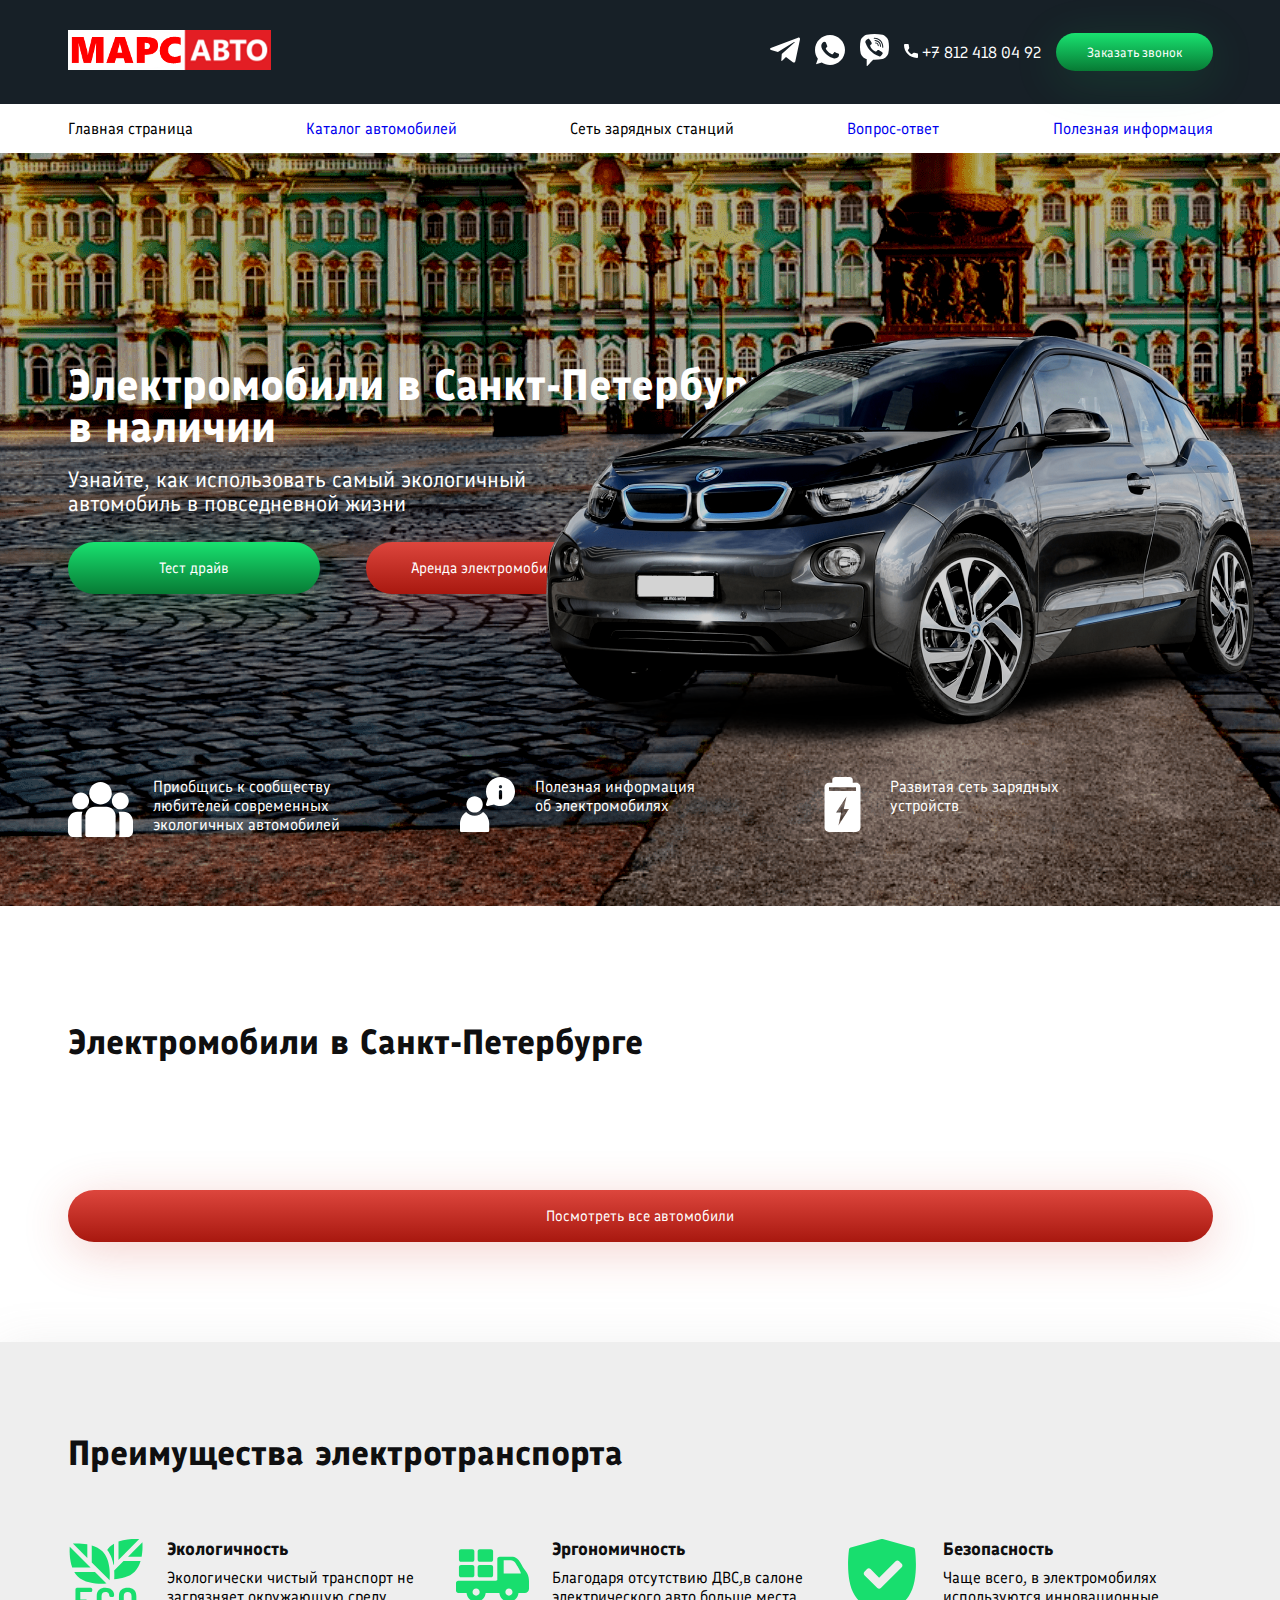
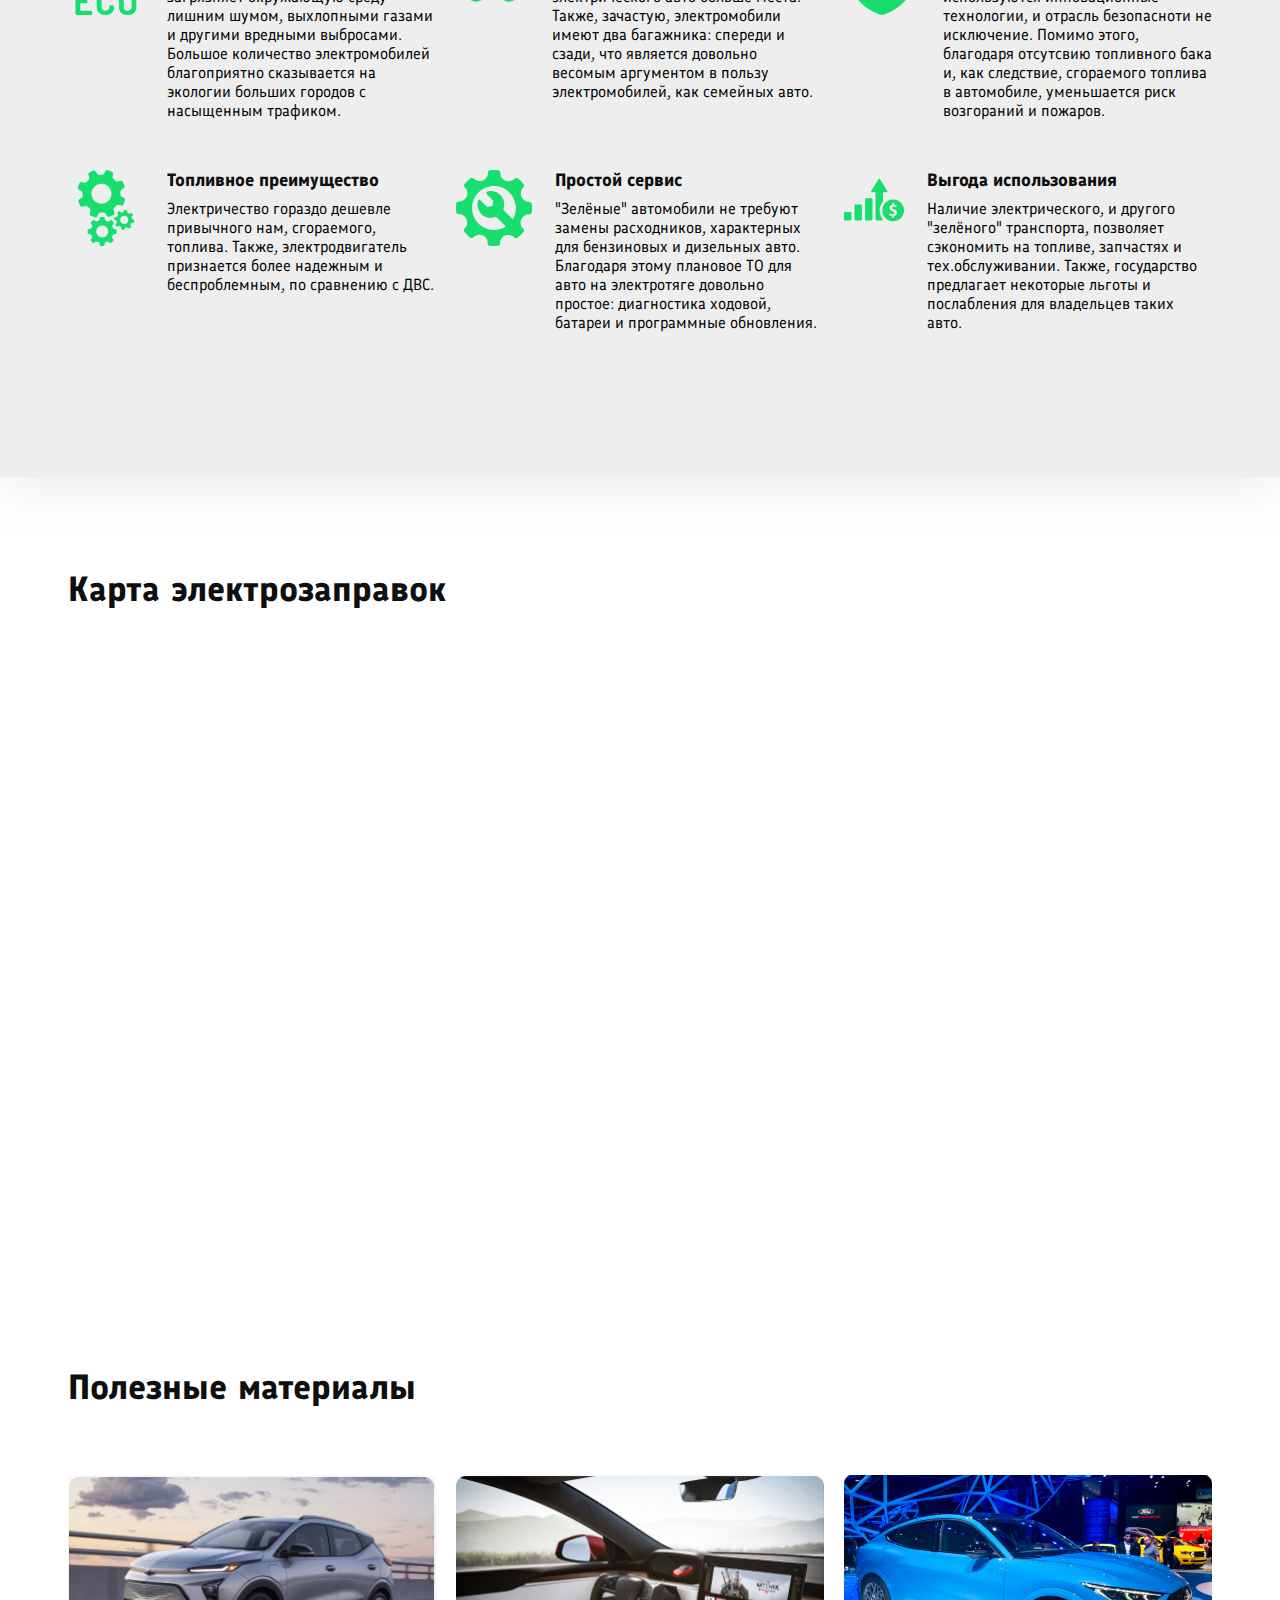
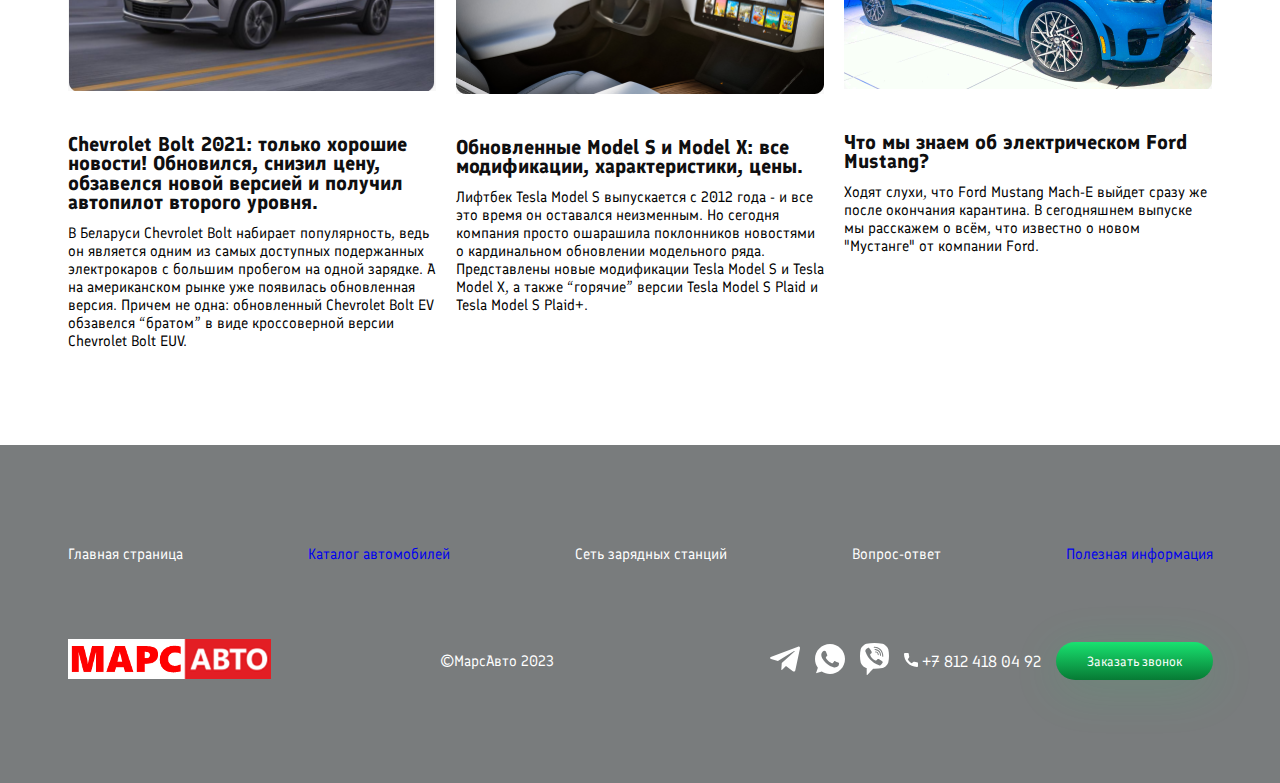
==== index.html @ ebaa71c5 "first commit" ====
<!DOCTYPE html>
<html lang="ru">
<head>
    <title>MarsAuto</title>
    <meta charset="UTF-8">
    <meta http-equiv="X-UA-Compatible" content="IE=edge">
    <meta name="viewport" content="width=device-width, initial-scale=1.0">
    <meta name="description" content="">
    <link rel="stylesheet" href="./src/css/style.css">
    <link rel="preconnect" href="https://fonts.googleapis.com">
    <link rel="preconnect" href="https://fonts.gstatic.com" crossorigin>
    <link href="https://fonts.googleapis.com/css2?family=Finlandica:wght@400;500;600;700&display=swap" rel="stylesheet">

</head>
    
<body>
    <header class="header">
        <div class="container">
            <nav class="header__nav">
                <p><img src="./src/images/header-logo.png" alt="Логотип Марс Авто" class="header__logo"></p>
                <div class="header__ul">
                    <ul class="header__list">
                        <li class="header__item">
                            <a href="#" class="header_link"><svg width="30" height="26" viewBox="0 0 30 26" fill="none" xmlns="http://www.w3.org/2000/svg">
                            <path d="M11.7713 16.9762L11.275 23.9563C11.985 23.9563 12.2925 23.6513 12.6613 23.285L15.99 20.1038L22.8875 25.155C24.1525 25.86 25.0438 25.4888 25.385 23.9913L29.9125 2.77624L29.9138 2.77499C30.315 0.904988 29.2375 0.173738 28.005 0.632488L1.39251 10.8212C-0.423741 11.5262 -0.396241 12.5387 1.08376 12.9975L7.88751 15.1137L23.6913 5.22499C24.435 4.73249 25.1113 5.00499 24.555 5.49749L11.7713 16.9762Z" fill="white"/>
                            </svg></a></li>
                        <li class="header__item"><a href="#" class="header_link"><svg width="30" height="30" viewBox="0 0 30 30" fill="none" xmlns="http://www.w3.org/2000/svg">
                            <path d="M15.0037 0H14.9963C6.72563 0 0 6.7275 0 15C0 18.2812 1.0575 21.3225 2.85562 23.7919L0.98625 29.3644L6.75187 27.5213C9.12375 29.0925 11.9531 30 15.0037 30C23.2744 30 30 23.2706 30 15C30 6.72938 23.2744 0 15.0037 0ZM23.7319 21.1819C23.37 22.2038 21.9338 23.0512 20.7881 23.2987C20.0044 23.4656 18.9806 23.5988 15.5344 22.17C11.1262 20.3438 8.2875 15.8644 8.06625 15.5737C7.85437 15.2831 6.285 13.2019 6.285 11.0494C6.285 8.89688 7.37813 7.84875 7.81875 7.39875C8.18062 7.02938 8.77875 6.86062 9.3525 6.86062C9.53813 6.86062 9.705 6.87 9.855 6.8775C10.2956 6.89625 10.5169 6.9225 10.8075 7.61813C11.1694 8.49 12.0506 10.6425 12.1556 10.8638C12.2625 11.085 12.3694 11.385 12.2194 11.6756C12.0788 11.9756 11.955 12.1087 11.7337 12.3637C11.5125 12.6187 11.3025 12.8138 11.0812 13.0875C10.8787 13.3256 10.65 13.5806 10.905 14.0213C11.16 14.4525 12.0413 15.8906 13.3387 17.0456C15.0131 18.5362 16.3706 19.0125 16.8562 19.215C17.2181 19.365 17.6494 19.3294 17.9137 19.0481C18.2494 18.6863 18.6637 18.0863 19.0856 17.4956C19.3856 17.0719 19.7644 17.0194 20.1619 17.1694C20.5669 17.31 22.71 18.3694 23.1506 18.5887C23.5912 18.81 23.8819 18.915 23.9887 19.1006C24.0938 19.2863 24.0938 20.1581 23.7319 21.1819Z" fill="white"/>
                            </svg></a></li>
                        <li class="header__item"><a href="#" class="header_link"><svg width="29" height="32" viewBox="0 0 29 32" fill="none" xmlns="http://www.w3.org/2000/svg">
                            <path d="M22.4844 0.757848C17.1865 -0.252616 11.8137 -0.252616 6.51468 0.757848C4.19699 1.2754 1.28116 4.07677 0.711107 6.33007C-0.237036 10.69 -0.237036 15.1097 0.711107 19.4696C1.28116 21.7229 4.19699 24.5243 6.51468 25.0418C6.51526 25.042 6.51585 25.0421 6.51643 25.0422C6.61967 25.0625 6.69494 25.1522 6.69494 25.2577V31.6446C6.69494 31.9638 7.08356 32.1211 7.3048 31.8899L10.3307 28.7763C10.3307 28.7763 12.7419 26.2947 13.1754 25.8485C13.2178 25.8048 13.2763 25.7812 13.337 25.7829C16.392 25.8677 19.4503 25.6203 22.4844 25.042C24.8021 24.5244 27.7191 21.723 28.288 19.4697C29.2373 15.1098 29.2373 10.6901 28.288 6.33019C27.719 4.07677 24.8033 1.2754 22.4844 0.757848ZM22.5652 19.7948C22.1017 20.7816 21.4272 21.6025 20.4542 22.1265C20.1798 22.2744 19.8517 22.3222 19.5418 22.4178C19.1855 22.3094 18.8459 22.2365 18.5306 22.1053C15.2629 20.746 12.2555 18.9924 9.87333 16.3043C8.51865 14.7757 7.45825 13.05 6.56208 11.2236C6.13706 10.3575 5.77887 9.45746 5.41378 8.5633C5.08076 7.74789 5.57122 6.90549 6.08754 6.29111C6.57203 5.71452 7.19547 5.27325 7.87064 4.94805C8.39762 4.6942 8.91746 4.84055 9.30233 5.28839C10.1344 6.2566 10.8986 7.27434 11.5175 8.39665C11.898 9.08696 11.7936 9.93077 11.1039 10.4006C10.9363 10.5148 10.7835 10.6488 10.6274 10.7778C10.4904 10.8908 10.3616 11.005 10.2677 11.158C10.0961 11.4379 10.0879 11.7683 10.1984 12.0727C11.0489 14.4161 12.4825 16.2384 14.835 17.2198C15.2116 17.3769 15.5896 17.5597 16.0233 17.509C16.7496 17.4239 16.9847 16.6252 17.4937 16.2079C17.9912 15.8 18.6269 15.7946 19.1628 16.1346C19.6988 16.4747 20.2184 16.8398 20.7348 17.2088C21.2418 17.571 21.7465 17.9253 22.2142 18.3382C22.6635 18.7351 22.8184 19.2559 22.5652 19.7948ZM18.3461 12.1584C18.1432 12.162 18.223 12.158 18.3001 12.1558C17.9732 12.1443 17.7954 11.9513 17.7602 11.6376C17.7346 11.4084 17.7143 11.1762 17.6598 10.9532C17.5523 10.514 17.3195 10.107 16.9512 9.83794C16.7772 9.71084 16.5801 9.61813 16.3736 9.55851C16.1113 9.48258 15.8389 9.50347 15.5772 9.43915C15.293 9.36944 15.1358 9.1386 15.1804 8.87125C15.221 8.62797 15.4571 8.43808 15.7222 8.45733C17.3793 8.57727 18.5637 9.43622 18.7327 11.3922C18.7447 11.5303 18.7587 11.676 18.7282 11.8081C18.6785 12.0227 18.5255 12.1344 18.3709 12.1547C18.3836 12.155 18.3811 12.156 18.3461 12.1584ZM17.3157 7.68475C16.8072 7.43513 16.2573 7.27998 15.6998 7.1875C15.4562 7.14713 15.2101 7.1226 14.9653 7.08845C14.6687 7.04714 14.5104 6.8576 14.5244 6.56455C14.5375 6.28993 14.7377 6.09242 15.0361 6.10932C16.0171 6.16518 16.9645 6.37772 17.8366 6.8407C19.6099 7.78228 20.6229 9.26851 20.9186 11.2531C20.9321 11.343 20.9535 11.432 20.9603 11.5223C20.9771 11.745 20.9875 11.9681 21.0046 12.2619C20.9976 12.3154 20.9939 12.4412 20.9627 12.5597C20.8493 12.99 20.1987 13.0438 20.0489 12.6096C20.0045 12.4808 19.9979 12.3342 19.9976 12.1955C19.9961 11.2878 19.7993 10.3811 19.3428 9.59137C18.8735 8.77995 18.1565 8.09762 17.3157 7.68475ZM22.7952 13.8181C22.4526 13.8222 22.2984 13.5348 22.2762 13.2267C22.2322 12.6169 22.2018 12.0044 22.1178 11.3996C21.6754 8.20735 19.1364 5.5663 15.9673 4.99957C15.4904 4.91425 15.0022 4.89183 14.5192 4.84102C14.2138 4.80886 13.8139 4.79032 13.7462 4.40972C13.6894 4.09062 13.9581 3.83654 14.2611 3.82022C14.3435 3.81576 14.4264 3.81952 14.5092 3.81987C18.6137 3.93524 14.7597 3.82879 14.5202 3.82046C18.7894 3.94521 22.2946 6.78766 23.0463 11.0206C23.1745 11.7425 23.2201 12.4805 23.2771 13.2132C23.301 13.5213 23.127 13.8141 22.7952 13.8181Z" fill="white"/>
                            </svg></a></li>
                        <li class="header__item"><a href="#" class="header_link"><svg width="14" height="14" viewBox="0 0 14 14" fill="none" xmlns="http://www.w3.org/2000/svg">
                            <path d="M12.8766 9.1894C12.0195 9.1894 11.1779 9.05534 10.3804 8.79178C9.98958 8.65849 9.50917 8.78077 9.27066 9.02573L7.6965 10.2141C5.87092 9.23956 4.7464 8.11541 3.78521 6.30354L4.93857 4.77039C5.23822 4.47114 5.3457 4.03401 5.21693 3.62385C4.95224 2.82213 4.81779 1.98093 4.81779 1.12343C4.81782 0.503964 4.31386 0 3.69443 0H1.12339C0.503964 0 0 0.503964 0 1.12339C0 8.22365 5.77638 14 12.8766 14C13.4961 14 14 13.496 14 12.8766V10.3127C14 9.69336 13.496 9.1894 12.8766 9.1894Z" fill="white"/>
                            </svg> +7 812 418 04 92</a></li>
                    </ul>
                    <button class="header__btn" type="button">Заказать звонок</button>
                </div>
            </nav>
        
        </div>
     
    </header>

    <div class="container">
        <ul class="header__under-list">
            <li class="header__under-item">Главная страница</li>
            <li class="header__under-item"><a href="pages/catalog/index.html">Каталог автомобилей</a></li>
            <li class="header__under-item">Сеть зарядных станций</li>
            <li class="header__under-item"><a href="pages/center/index.html">Вопрос-ответ</a></li>
            <li class="header__under-item"><a href="pages/useful-info/index.html">Полезная информация</a></li>
        </ul>
    </div>
    
    <main>
        <section class="home">
            <div class="container">
                <h1 class="home__title">Электромобили в Санкт-Петербурге <br> в наличии</h1>

                <p class="home__subtitle">Узнайте, как использовать самый экологичный <br> автомобиль в повседневной жизни</p>

                <div class="home__btns">
                    <button class="home__btn-green">Тест драйв</button>
                    <button class="home__btn-red">Аренда электромобиля</button>
                </div>

                <ul class="home__info">
                    <li class="home__list">
                        <span><svg width="65" height="65" viewBox="0 0 65 65" fill="none" xmlns="http://www.w3.org/2000/svg">
                            <path d="M55.617 34.6989H50.5901C51.1025 36.1017 51.3825 37.6157 51.3825 39.1936V58.1921C51.3825 58.85 51.268 59.4815 51.0596 60.0688H59.3701C62.4745 60.0688 65 57.5431 65 54.4389V44.0819C65.0001 38.9082 60.7909 34.6989 55.617 34.6989Z" fill="white"/>
                            <path d="M13.6177 39.1937C13.6177 37.6157 13.8976 36.1019 14.41 34.699H9.38312C4.20927 34.699 0 38.9083 0 44.0822V54.4391C0 57.5434 2.52548 60.069 5.62987 60.069H13.9405C13.7322 59.4815 13.6177 58.8501 13.6177 58.1923V39.1937Z" fill="white"/>
                            <path d="M38.2461 29.8105H26.754C21.5802 29.8105 17.3709 34.0198 17.3709 39.1937V58.1922C17.3709 59.2286 18.2111 60.0689 19.2475 60.0689H45.7526C46.789 60.0689 47.6292 59.2287 47.6292 58.1922V39.1937C47.6292 34.0198 43.42 29.8105 38.2461 29.8105Z" fill="white"/>
                            <path d="M32.5 4.93088C26.2778 4.93088 21.2157 9.99302 21.2157 16.2154C21.2157 20.4359 23.5451 24.122 26.9853 26.0573C28.617 26.9752 30.4982 27.4998 32.5 27.4998C34.5018 27.4998 36.383 26.9752 38.0148 26.0573C41.4551 24.122 43.7844 20.4358 43.7844 16.2154C43.7844 9.99314 38.7223 4.93088 32.5 4.93088Z" fill="white"/>
                            <path d="M12.6849 15.4488C8.03145 15.4488 4.2457 19.2346 4.2457 23.888C4.2457 28.5415 8.03145 32.3273 12.6849 32.3273C13.8653 32.3273 14.9894 32.0828 16.0105 31.6432C17.7759 30.8832 19.2315 29.5377 20.1323 27.8524C20.7645 26.6696 21.1241 25.3202 21.1241 23.888C21.1241 19.2347 17.3384 15.4488 12.6849 15.4488Z" fill="white"/>
                            <path d="M52.3152 15.4488C47.6617 15.4488 43.876 19.2346 43.876 23.888C43.876 25.3203 44.2356 26.6697 44.8679 27.8524C45.7686 29.5379 47.2242 30.8833 48.9897 31.6432C50.0107 32.0828 51.1348 32.3273 52.3152 32.3273C56.9687 32.3273 60.7544 28.5415 60.7544 23.888C60.7544 19.2346 56.9687 15.4488 52.3152 15.4488Z" fill="white"/>
                        </svg></span>
                        Приобщись к сообществу <br> любителей современных <br> экологичных  автомобилей
                    </li>

                    <li class="home__list">
                        <span><svg width="55" height="55" viewBox="0 0 55 55" fill="none" xmlns="http://www.w3.org/2000/svg">
                            <g clip-path="url(#clip0_24_34)">
                            <path d="M14.6094 19.3359C10.1672 19.3359 6.44531 22.9504 6.44531 27.3926C6.44531 31.8348 10.1672 35.4492 14.6094 35.4492C19.0516 35.4492 22.7734 31.8348 22.7734 27.3926C22.7734 22.9504 19.0516 19.3359 14.6094 19.3359Z" fill="white"/>
                            <path d="M40.498 0C32.5012 0 25.9961 6.50515 25.9961 14.502C25.9961 16.9961 26.6334 19.4304 27.8434 21.5893L26.0795 26.8828C25.8922 27.4413 26.026 28.055 26.4257 28.4877C26.8358 28.9313 27.4483 29.0958 27.9977 28.9551L33.9819 27.4603C35.993 28.4721 38.2321 29.0039 40.498 29.0039C48.4949 29.0039 55 22.4988 55 14.502C55 6.50515 48.4949 0 40.498 0ZM42.1094 20.9473C42.1094 21.8379 41.3887 22.5586 40.498 22.5586C39.6074 22.5586 38.8867 21.8379 38.8867 20.9473V14.502C38.8867 13.6113 39.6074 12.8906 40.498 12.8906C41.3887 12.8906 42.1094 13.6113 42.1094 14.502V20.9473ZM40.498 11.2793C39.6082 11.2793 38.8867 10.5579 38.8867 9.66797C38.8867 8.77809 39.6082 8.05664 40.498 8.05664C41.3879 8.05664 42.1094 8.77809 42.1094 9.66797C42.1094 10.5579 41.3879 11.2793 40.498 11.2793Z" fill="white"/>
                            <path d="M23.0646 34.9087C20.9985 37.2014 17.9308 38.6719 14.6094 38.6719C11.288 38.6719 8.22024 37.2014 6.1542 34.9087C2.44353 37.5379 0 41.8446 0 46.7285V53.3887C0 54.2793 0.720693 55 1.61133 55H27.6074C28.4981 55 29.2188 54.2793 29.2188 53.3887V46.7285C29.2188 41.8446 26.7752 37.5379 23.0646 34.9087Z" fill="white"/>
                            </g>
                            <defs>
                            <clipPath id="clip0_24_34">
                            <rect width="55" height="55" fill="white"/>
                            </clipPath>
                            </defs>
                        </svg></span>
                        Полезная информация <br> об электромобилях
                    </li>

                    <li class="home__list">
                        <span><svg width="55" height="55" viewBox="0 0 55 55" fill="none" xmlns="http://www.w3.org/2000/svg">
                        <path d="M41.028 5.8212H37.745V2.9728C37.745 1.3336 36.4114 0 34.7722 0H20.2277C18.5885 0 17.2549 1.3336 17.2549 2.9728V5.8212H13.972C11.5132 5.8212 9.51282 7.8216 9.51282 10.2804V50.5408C9.51282 52.9996 11.5132 55 13.972 55H41.028C43.4868 55 45.4872 52.9996 45.4872 50.5408V10.2804C45.4872 7.8216 43.4868 5.8212 41.028 5.8212ZM23.4434 48.4598L26.1035 35.8233C26.125 35.7202 26.099 35.6127 26.0318 35.5292C25.9674 35.4514 25.8646 35.4021 25.7605 35.4021H21.0587L31.5088 19.5596L28.8609 31.4722C28.8381 31.5755 28.8631 31.6822 28.9295 31.7641C28.9981 31.8503 29.0971 31.8977 29.2038 31.8977H33.9228L23.4434 48.4598ZM41.028 14.0881H13.972V10.2804H41.028V14.0881Z" fill="white"/>
                        </svg></span>
                        Развитая сеть зарядных <br> устройств
                    </li>
                </ul>
            </div>
        </section>

        <section class="car">
            <div class="container">
                <h2 class="car__title">Электромобили в Санкт-Петербурге</h2>
                <div class="car__content">
                </div>
                <a href = "pages/catalog/index.html" class="car__btn">Посмотреть все автомобили</a>
            </div>

        </section>

        <section class="advantage">
            <div class="container">
                <h2 class="advantage__title">Преимущества электротранспорта</h2>
                <div class="advantage__content">
                    <div class="advantage__content-card">
                        <p><svg width="76" height="76" viewBox="0 0 76 76" fill="none" xmlns="http://www.w3.org/2000/svg">
                            <path d="M23.757 23.4282L41.6449 41.3161C42.0507 36.9117 42.8793 20.794 34.3969 12.3116C31.5163 9.431 27.7068 7.58191 23.757 6.40601V23.4282Z" fill="#18DE6E"/>
                            <path d="M1.75635 7.72449C1.54703 10.8834 1.24609 20.2959 4.22064 28.5057H22.5376L1.75635 7.72449Z" fill="#18DE6E"/>
                            <path d="M19.3039 18.9756V5.35064C13.0875 4.21417 7.25955 4.42001 4.90485 4.57598L19.3039 18.9756Z" fill="#18DE6E"/>
                            <path d="M26.9901 32.9589H6.26978C7.16678 34.5122 8.22961 35.9543 9.49191 37.2166C15.8353 43.56 26.4474 44.6964 33.239 44.6964C35.5299 44.6964 37.3848 44.5666 38.4964 44.4645L26.9901 32.9589Z" fill="#18DE6E"/>
                            <path d="M73.6308 17.671C74.7673 11.4546 74.5608 5.62668 74.4054 3.27197L60.0058 17.671H73.6308Z" fill="#18DE6E"/>
                            <path d="M50.4757 20.9047L71.2569 0.123472C68.098 -0.0858482 58.6856 -0.386782 50.4757 2.58777V20.9047Z" fill="#18DE6E"/>
                            <path d="M55.5533 22.1241L46.1658 31.5117C46.418 34.986 46.3334 38.0545 46.2 40.1529C52.7939 39.7865 61.2751 38.1583 66.6693 32.7641C69.5499 29.8835 71.3996 26.074 72.5755 22.1241H55.5533Z" fill="#18DE6E"/>
                            <path d="M45.4712 25.9093L46.0226 25.3579V4.63696C44.4692 5.53339 43.0272 6.5968 41.7643 7.8591C40.7971 8.82626 39.9535 9.89374 39.2142 11.0302C41.1166 13.3983 42.6578 16.2371 43.8076 19.5039C44.504 21.4829 45.0601 23.6265 45.4712 25.9093Z" fill="#18DE6E"/>
                            <path d="M12.2925 60.5119H17.9326C18.8974 60.5119 19.454 61.4396 19.454 62.4416C19.454 63.2951 18.9716 64.2971 17.9326 64.2971H12.2925V71.7549H22.7933C23.7581 71.7549 24.3148 72.7568 24.3148 73.9072C24.3148 74.9092 23.8324 75.9854 22.7933 75.9854H9.58353C8.50793 75.9854 7.46887 75.4658 7.46887 74.4639V50.3822C7.46887 49.3802 8.50793 48.8607 9.58353 48.8607H22.7933C23.8324 48.8607 24.3148 49.9369 24.3148 50.9388C24.3148 52.0887 23.7581 53.0906 22.7933 53.0906H12.2925V60.5119Z" fill="#18DE6E"/>
                            <path d="M37.4503 52.8831C34.964 52.8831 33.5544 54.2555 33.5544 57.1501V67.5024C33.5544 70.3969 34.964 71.77 37.5245 71.77C40.9009 71.77 41.1978 69.3579 41.3091 67.7993C41.3833 66.6495 42.4224 66.2784 43.6841 66.2784C45.354 66.2784 46.1333 66.7608 46.1333 68.6528C46.1333 73.143 42.4595 75.9999 37.2648 75.9999C32.5896 75.9999 28.7302 73.6991 28.7302 67.5024V57.1501C28.7302 50.9534 32.6267 48.6526 37.3019 48.6526C42.4595 48.6526 46.1333 51.3987 46.1333 55.7028C46.1333 57.6325 45.354 58.0778 43.7212 58.0778C42.3482 58.0778 41.3462 57.6696 41.3091 56.5563C41.2349 55.4059 40.9751 52.8831 37.4503 52.8831Z" fill="#18DE6E"/>
                            <path d="M50.9564 67.5024V57.1501C50.9564 50.9534 54.7415 48.6526 59.6394 48.6526C64.5373 48.6526 68.3589 50.9534 68.3589 57.1501V67.5024C68.3589 73.6991 64.5373 75.9999 59.6394 75.9999C54.7415 75.9999 50.9564 73.6991 50.9564 67.5024ZM63.5353 57.1501C63.5353 54.2184 62.0509 52.8831 59.6394 52.8831C57.1902 52.8831 55.78 54.2184 55.78 57.1501V67.5024C55.78 70.4341 57.1902 71.77 59.6394 71.77C62.0509 71.77 63.5353 70.4341 63.5353 67.5024V57.1501Z" fill="#18DE6E"/>
                        </svg></p>
                        <div class="advantage__content-info">
                            <h5 class="advantage__content-title">Экологичность</h5>
                            <p class="advantage__content=sutitle">Экологически чистый транспорт не загрязняет окружающую среду лишним шумом, выхлопными газами и другими вредными выбросами. Большое количество электромобилей благоприятно сказывается         на экологии больших городов     с насыщенным трафиком.</p>
                        </div>
                    </div>
                    <div class="advantage__content-card">
                        <p><svg width="73" height="73" viewBox="0 0 73 73" fill="none" xmlns="http://www.w3.org/2000/svg">
                            <path d="M69.0356 31.2419C68.9235 31.0966 68.8154 30.9564 68.7123 30.8205C67.4255 29.1249 66.3852 27.2164 65.4675 25.5326C64.5676 23.8816 63.7177 22.3221 62.7897 21.2437C60.7192 18.8377 58.7712 17.6683 56.834 17.6683H47.2684C47.2593 17.6685 46.3455 17.6796 45.2457 17.6796H43.6859C42.571 17.6796 41.5987 18.4366 41.3215 19.5204L41.3086 19.571V40.6915L41.3109 40.7349C41.3121 40.7477 41.3358 41.0502 41.0972 41.3105C40.8341 41.5979 40.329 41.7498 39.6364 41.7498H2.37811C1.06679 41.7496 0 42.7533 0 43.9868V51.677C0 52.9106 1.06679 53.9142 2.37811 53.9142H10.561C10.9897 58.8128 15.1121 62.669 20.121 62.669C25.1299 62.669 29.2526 58.8128 29.6812 53.9142H43.3762C43.8049 58.8128 47.9274 62.669 52.9362 62.669C57.9451 62.669 62.0678 58.8128 62.4964 53.9142H68.7206C71.0801 53.9142 72.9998 51.9946 72.9998 49.6353V42.2929C73 36.3835 70.6143 33.2892 69.0356 31.2419ZM56.5154 53.0712C56.5154 55.0442 54.9098 56.6492 52.9362 56.6492C50.9633 56.6492 49.3582 55.0442 49.3582 53.0712C49.3582 51.0983 50.9633 49.493 52.9362 49.493C54.9098 49.493 56.5154 51.0981 56.5154 53.0712ZM64.7454 34.4422C64.6706 34.5657 64.4571 34.619 64.1328 34.5982L47.688 34.5974V21.1835H54.7976C56.7105 21.1835 58.0661 22.0162 59.4766 24.0576C60.4145 25.4154 62.8981 29.6903 63.0247 29.9085C63.1129 30.0788 63.2036 30.2518 63.2951 30.4266C64.0116 31.7961 65.0947 33.8652 64.7454 34.4422ZM20.121 49.493C22.0946 49.493 23.7002 51.0983 23.7002 53.0712C23.7002 55.0442 22.0946 56.6492 20.121 56.6492C18.1481 56.6492 16.543 55.0442 16.543 53.0712C16.543 51.0981 18.1481 49.493 20.121 49.493Z" fill="#18DE6E"/>
                            <path d="M5.01218 38.3475H16.2852C17.4279 38.3475 18.3574 37.418 18.3574 36.2753V27.9863C18.3574 26.8436 17.4279 25.9141 16.2852 25.9141H5.01218C3.86947 25.9141 2.93994 26.8436 2.93994 27.9863V36.2753C2.93994 37.418 3.86963 38.3475 5.01218 38.3475Z" fill="#18DE6E"/>
                            <path d="M23.7453 38.3475H35.0183C36.161 38.3475 37.0905 37.418 37.0905 36.2753V27.9863C37.0905 26.8436 36.161 25.9141 35.0183 25.9141H23.7453C22.6025 25.9141 21.673 26.8436 21.673 27.9863V36.2753C21.673 37.418 22.6027 38.3475 23.7453 38.3475Z" fill="#18DE6E"/>
                            <path d="M5.01218 22.7643H16.2852C17.4279 22.7643 18.3574 21.8347 18.3574 20.692V12.4031C18.3574 11.2603 17.4279 10.3308 16.2852 10.3308H5.01218C3.86947 10.3308 2.93994 11.2603 2.93994 12.4031V20.692C2.93994 21.8347 3.86963 22.7643 5.01218 22.7643Z" fill="#18DE6E"/>
                            <path d="M23.7453 22.7643H35.0183C36.161 22.7643 37.0905 21.8347 37.0905 20.692V12.4031C37.0905 11.2603 36.161 10.3308 35.0183 10.3308H23.7453C22.6025 10.3308 21.673 11.2603 21.673 12.4031V20.692C21.673 21.8347 22.6027 22.7643 23.7453 22.7643Z" fill="#18DE6E"/>
                            </svg></p>
                        <div class="advantage__content-info">
                            <h5 class="advantage__content-title">Эргономичность</h5>
                            <p class="advantage__content=sutitle">Благодаря отсутствию ДВС,в салоне электрического авто больше места. Также, зачастую, электромобили имеют два багажника: спереди          и сзади, что является довольно весомым аргументом в пользу электромобилей, как семейных авто.</p>
                        </div>
                    </div>
                    <div class="advantage__content-card">
                        <p><svg width="76" height="76" viewBox="0 0 76 76" fill="none" xmlns="http://www.w3.org/2000/svg">
                            <path d="M71.0059 10.6366C70.8694 9.65676 70.1644 8.85073 69.2113 8.5858L38.6656 0.091024C38.2301 -0.0301786 37.7702 -0.0301786 37.3344 0.091024L6.78867 8.5858C5.8356 8.85073 5.13058 9.65643 4.99414 10.6366C4.81697 11.9106 0.77523 42.0112 11.142 56.9854C21.4966 71.9417 36.7717 75.7744 37.4168 75.9304C37.6086 75.9768 37.804 75.9996 38 75.9996C38.196 75.9996 38.3914 75.9764 38.5832 75.9304C39.2286 75.7744 54.5037 71.9417 64.858 56.9854C75.2248 42.0116 71.183 11.9109 71.0059 10.6366ZM57.6981 28.2097L36.8628 49.045C36.378 49.5298 35.7422 49.7725 35.1067 49.7725C34.4712 49.7725 33.8354 49.5301 33.3506 49.045L20.4683 36.1627C20.0024 35.6971 19.7408 35.0653 19.7408 34.4066C19.7408 33.7479 20.0027 33.1161 20.4683 32.6505L23.0262 30.0926C23.9961 29.123 25.5688 29.1227 26.5384 30.0926L35.1067 38.6609L51.628 22.1393C52.0936 21.6734 52.7254 21.4118 53.3841 21.4118C54.0428 21.4118 54.6746 21.6734 55.1402 22.1393L57.6981 24.6971C58.668 25.6671 58.668 27.2397 57.6981 28.2097Z" fill="#18DE6E"/>
                            </svg></p>
                        <div class="advantage__content-info">
                            <h5 class="advantage__content-title">Безопасность</h5>
                            <p class="advantage__content=sutitle">Чаще всего, в электромобилях используются инновационные технологии, и отрасль безопасноти не исключение. Помимо этого, благодаря отсутсвию топливного бака и, как следствие, сгораемого топлива в автомобиле, уменьшается риск возгораний и пожаров.</p>
                        </div>
                    </div>
                    <div class="advantage__content-card">
                        <p><svg width="76" height="76" viewBox="0 0 76 76" fill="none" xmlns="http://www.w3.org/2000/svg">
                            <g clip-path="url(#clip0_39_0)">
                            <path d="M21.6392 38.4754C22.185 38.9121 22.4658 39.614 22.3254 40.3002L21.6704 43.7002C21.5144 44.5424 21.9823 45.3534 22.7621 45.6497L24.8832 46.4451L27.0043 47.2405C27.7841 47.5368 28.6731 47.2093 29.1098 46.4763L30.7941 43.5598C31.1529 42.9516 31.8235 42.5928 32.5253 42.624C33.5235 42.6708 34.5372 42.6396 35.5354 42.5305C36.2372 42.4525 36.9079 42.7488 37.3134 43.3259L39.2629 46.1956C39.7464 46.8974 40.6666 47.1469 41.4308 46.8038L43.4895 45.8525L45.5482 44.9011C46.328 44.5424 46.7335 43.6846 46.5152 42.858L45.6418 39.614C45.4546 38.9277 45.6886 38.2103 46.2032 37.7424C46.9519 37.0562 47.6537 36.3232 48.2775 35.5433C48.7142 34.9975 49.4161 34.7323 50.0867 34.8571L53.4867 35.5122C54.3289 35.6681 55.1399 35.2002 55.4362 34.4204L56.2316 32.2993L57.027 30.1782C57.3234 29.3984 56.9958 28.5094 56.2628 28.0727L53.3307 26.4195C52.7069 26.0764 52.3482 25.3902 52.3793 24.6728C52.4261 23.6746 52.3949 22.6764 52.2858 21.6627C52.2078 20.9609 52.5041 20.2902 53.0812 19.8847L55.9509 17.9352C56.6527 17.4517 56.9023 16.5315 56.5591 15.7673L55.6078 13.7086L54.6564 11.6499C54.2977 10.8701 53.4399 10.4646 52.6133 10.6829L49.3693 11.5563C48.683 11.7435 47.95 11.5095 47.4821 10.9793C46.7803 10.1839 46.0161 9.48203 45.2051 8.84258C44.6436 8.40589 44.3629 7.70406 44.5032 7.00223L45.1427 3.64904C45.2987 2.80684 44.8308 1.99584 44.051 1.69951L41.9299 0.904099L39.8088 0.108691C39.029 -0.187637 38.14 0.139884 37.7033 0.872907L35.9877 3.83619C35.629 4.44445 34.9739 4.78756 34.2721 4.75637C33.2584 4.70958 32.2446 4.74077 31.2308 4.86554C30.529 4.94352 29.8428 4.6472 29.4529 4.05454L27.5345 1.23162C27.0667 0.545386 26.1621 0.28025 25.3979 0.592175L23.3391 1.54355L21.3272 2.51051C20.5474 2.86923 20.1419 3.72702 20.3759 4.55362L21.2648 7.84443C21.452 8.51506 21.2337 9.24809 20.7034 9.71597C19.9548 10.4022 19.2529 11.1508 18.6291 11.9462C18.1924 12.4921 17.4906 12.7728 16.8043 12.6325L13.4355 11.993C12.5933 11.8371 11.7823 12.3049 11.486 13.0848L10.6906 15.2058L9.89519 17.3269C9.59886 18.1068 9.92638 18.9957 10.6594 19.4324L13.6227 21.148C14.2309 21.5067 14.5741 22.1618 14.5429 22.8636C14.4961 23.8774 14.5273 24.8911 14.652 25.9049C14.73 26.6067 14.4337 27.2929 13.841 27.6828L11.0337 29.57C10.3319 30.0535 10.0823 30.9736 10.4255 31.7379L11.3768 33.7966L12.3282 35.8553C12.6869 36.6351 13.5447 37.0406 14.3713 36.8222L17.6621 35.9333C18.3484 35.7461 19.0658 35.98 19.5337 36.4947C20.1887 37.2121 20.8905 37.8828 21.6392 38.4754ZM29.1721 14.66C34.1629 12.2894 40.1363 14.4104 42.5069 19.4012C44.8776 24.392 42.7565 30.3654 37.7657 32.736C32.7749 35.1067 26.8015 32.9856 24.4309 27.9948C22.0603 23.004 24.1813 17.0306 29.1721 14.66Z" fill="#18DE6E"/>
                            <path d="M65.7297 49.6268L64.4196 49.2057C64.1389 49.1122 63.9517 48.8782 63.9049 48.5975C63.8426 48.192 63.7334 47.7865 63.6086 47.3966C63.515 47.1314 63.5774 46.8195 63.7802 46.6168L64.7627 45.5874C64.9967 45.3379 65.0279 44.948 64.8251 44.6672L64.2636 43.9186L63.7022 43.17C63.4994 42.8893 63.1251 42.8113 62.8132 42.9672L61.5967 43.6067C61.3316 43.7471 61.0196 43.7159 60.7857 43.5443C60.4582 43.3104 60.0995 43.092 59.7251 42.9049C59.4756 42.7801 59.304 42.515 59.2884 42.2342L59.2573 40.815C59.2417 40.4718 58.9921 40.1755 58.649 40.1287L57.7288 39.9884L56.8086 39.848C56.4655 39.8012 56.138 40.004 56.0288 40.3315L55.6077 41.6416C55.5142 41.9223 55.2802 42.125 54.9839 42.1718C54.5628 42.2342 54.1417 42.3434 53.7362 42.4838C53.4555 42.5773 53.1591 42.515 52.9408 42.3122L51.927 41.3452C51.6775 41.1113 51.2876 41.0801 51.0068 41.2828L50.2582 41.8443L49.5096 42.4058C49.2289 42.6085 49.1509 42.9828 49.3069 43.2948L49.9463 44.5425C50.0711 44.792 50.0555 45.1039 49.8839 45.3379C49.65 45.681 49.4316 46.0397 49.2445 46.414C49.1197 46.6791 48.8546 46.8351 48.5738 46.8507L47.1702 46.8819C46.8271 46.8975 46.5307 47.147 46.4683 47.4746L46.328 48.3947L46.1876 49.3149C46.1408 49.658 46.3436 49.9855 46.6711 50.0947L48.0124 50.5158C48.2931 50.6094 48.4803 50.8433 48.527 51.1241C48.5894 51.5452 48.6986 51.9351 48.839 52.3406C48.9325 52.6057 48.8702 52.9176 48.6674 53.1204L47.7004 54.1341C47.4665 54.3837 47.4353 54.7736 47.6381 55.0543L48.1995 55.8029L48.761 56.5516C48.9637 56.8323 49.3381 56.9103 49.65 56.7543L50.8977 56.1149C51.1472 55.9901 51.4591 56.0057 51.6931 56.1773C52.0362 56.4112 52.3949 56.6295 52.7692 56.8167C53.0344 56.9415 53.1903 57.2066 53.2059 57.4873L53.2371 58.891C53.2527 59.2341 53.5022 59.5304 53.8454 59.5772L54.7655 59.7176L55.6857 59.858C56.0288 59.9048 56.3564 59.702 56.4655 59.3745L56.8866 58.0488C56.9802 57.7681 57.2141 57.5809 57.4949 57.5185C57.8848 57.4561 58.2747 57.347 58.649 57.2222C58.9297 57.1286 59.2261 57.191 59.4288 57.3938L60.4582 58.3763C60.7077 58.6103 61.0976 58.6415 61.3783 58.4387L62.127 57.8772L62.8756 57.3158C63.1563 57.113 63.2343 56.7387 63.0783 56.4268L62.4389 55.1947C62.2985 54.9296 62.3297 54.6332 62.5013 54.3837C62.7352 54.0562 62.9536 53.6975 63.1407 53.3231C63.2655 53.0736 63.5306 52.902 63.8114 52.8864L65.2306 52.8553C65.5737 52.8397 65.8701 52.5901 65.9168 52.247L66.0572 51.3268L66.1976 50.4066C66.2756 50.0635 66.0572 49.736 65.7297 49.6268ZM60.2866 50.391C59.9903 52.6369 57.9316 54.2277 55.6857 53.9314C53.4399 53.6351 51.849 51.5764 52.1454 49.3305C52.4417 47.0846 54.5004 45.4938 56.7463 45.7902C58.9921 46.0865 60.5829 48.1452 60.2866 50.391Z" fill="#18DE6E"/>
                            <path d="M47.8408 59.2497L45.8601 58.9066C45.439 58.8286 45.1115 58.5323 44.9867 58.1268C44.8151 57.5497 44.5812 56.9882 44.316 56.458C44.1289 56.0837 44.1601 55.647 44.4096 55.3038L45.6105 53.6351C45.9069 53.2296 45.8601 52.6681 45.5014 52.3094L44.55 51.358L43.5986 50.4066C43.2399 50.0479 42.6784 50.0011 42.2729 50.2819L40.6353 51.4516C40.2922 51.7011 39.8399 51.7167 39.45 51.5296C38.9197 51.2488 38.3739 51.0149 37.7968 50.8277C37.4069 50.6874 37.1106 50.3598 37.0326 49.9543L36.6895 47.9112C36.6115 47.4122 36.1748 47.0378 35.6757 47.0378H34.3189H32.962C32.4473 47.0378 32.0262 47.3966 31.9326 47.8956L31.5895 49.8608C31.5115 50.2819 31.2152 50.6094 30.7941 50.7342C30.1858 50.9213 29.6088 51.1553 29.0629 51.436C28.6886 51.6231 28.2363 51.6075 27.8932 51.358L26.24 50.1727C25.8345 49.8764 25.273 49.9231 24.9143 50.2819L23.9629 51.2332L23.0116 52.1846C22.6529 52.5433 22.6061 53.1048 22.8868 53.5103L24.0565 55.1791C24.2905 55.5222 24.3217 55.9745 24.1345 56.3332C23.8538 56.8635 23.6198 57.4249 23.4327 58.002C23.3079 58.4075 22.9648 58.6882 22.5593 58.7662L20.5474 59.0937C20.0639 59.1717 19.6896 59.6084 19.6584 60.0919V61.4488V62.8056C19.6584 63.3203 20.0171 63.7414 20.5162 63.835L22.5281 64.1781C22.9336 64.2561 23.2767 64.5524 23.4015 64.9423C23.5886 65.5194 23.807 66.0809 24.0877 66.6267C24.2749 67.001 24.2437 67.4533 24.0097 67.7808L22.8244 69.434C22.5281 69.8395 22.5749 70.401 22.9336 70.7597L23.885 71.7111L24.8363 72.6625C25.1951 73.0212 25.7565 73.068 26.162 72.7872L27.8308 71.6175C28.1739 71.3836 28.6262 71.3524 28.9849 71.5395C29.5152 71.8203 30.0767 72.0542 30.6537 72.2414C31.0592 72.3661 31.34 72.7093 31.418 73.1148L31.7455 75.1267C31.8235 75.6257 32.2601 76.0001 32.7592 76.0001H34.1161H35.473C35.9876 76.0001 36.4088 75.6413 36.5023 75.1423L36.8454 73.146C36.9234 72.7249 37.2198 72.3973 37.6253 72.2726C38.1711 72.101 38.7014 71.8827 39.2161 71.6175C39.5904 71.4304 40.0427 71.4616 40.3702 71.6955L42.039 72.8964C42.4445 73.1927 43.006 73.1459 43.3647 72.7872L44.316 71.8359L45.2674 70.8845C45.6261 70.5258 45.6729 69.9643 45.3922 69.5588L44.2381 67.9212C43.9885 67.5781 43.9729 67.1258 44.1757 66.7515C44.4564 66.2212 44.6904 65.6754 44.8775 65.0983C45.0179 64.7084 45.3454 64.4121 45.7509 64.3341L47.794 63.991C48.2931 63.913 48.6674 63.4763 48.6674 62.9772V61.6203V60.2635C48.7142 59.7644 48.3399 59.3277 47.8408 59.2497ZM34.2565 67.4533C30.9657 67.4845 28.2675 64.8332 28.2363 61.5423C28.2051 58.2515 30.8565 55.5534 34.1473 55.5222C37.4381 55.491 40.1362 58.1424 40.1674 61.4332C40.1986 64.724 37.5473 67.4221 34.2565 67.4533Z" fill="#18DE6E"/>
                            </g>
                            <defs>
                            <clipPath id="clip0_39_0">
                            <rect width="76" height="76" fill="white"/>
                            </clipPath>
                            </defs>
                            </svg>
                            </p>
                        <div class="advantage__content-info">
                            <h5 class="advantage__content-title">Топливное преимущество</h5>
                            <p class="advantage__content=sutitle">Электричество гораздо дешевле привычного нам, сгораемого, топлива. Также, электродвигатель признается более надежным и беспроблемным, по сравнению с ДВС.</p>
                        </div>
                    </div>
                    <div class="advantage__content-card">
                        <p><svg width="76" height="76" viewBox="0 0 76 76" fill="none" xmlns="http://www.w3.org/2000/svg">
                            <path d="M75.7608 33.781C75.6408 32.7128 74.3948 31.9092 73.3174 31.9092C69.8354 31.9092 66.7453 29.8655 65.4493 26.7024C64.1264 23.4633 64.98 19.6865 67.5742 17.3066C68.3913 16.5595 68.4908 15.3086 67.8059 14.4403C66.0232 12.177 63.9979 10.1324 61.7859 8.36048C60.9205 7.66632 59.6489 7.76295 58.8979 8.59416C56.633 11.1026 52.5644 12.0347 49.4203 10.723C46.1496 9.34682 44.0852 6.0315 44.288 2.47296C44.3548 1.35449 43.537 0.382602 42.4225 0.252776C39.5837 -0.0758965 36.72 -0.085428 33.8731 0.230427C32.7727 0.352036 31.9556 1.30091 31.9921 2.40525C32.1153 5.92896 30.0276 9.18577 26.7885 10.5126C23.6822 11.7816 19.6419 10.8564 17.3816 8.37001C16.6345 7.55096 15.3852 7.45038 14.5139 8.12975C12.2369 9.91674 10.1659 11.9627 8.36673 14.2076C7.66567 15.0802 7.76921 16.3449 8.59319 17.0946C11.2387 19.4903 12.0916 23.2996 10.7181 26.5765C9.40665 29.7005 6.16298 31.713 2.44996 31.713C1.24505 31.6742 0.387543 32.4837 0.25443 33.5795C-0.0795014 36.4334 -0.0831168 39.3428 0.238325 42.22C0.358291 43.2928 1.6411 44.0895 2.73032 44.0895C6.04006 44.0054 9.21569 46.053 10.5498 49.296C11.8773 52.5351 11.0227 56.3102 8.42425 58.6934C7.61144 59.4405 7.50758 60.6885 8.19385 61.5558C9.95849 63.805 11.9857 65.8509 14.2043 67.6379C15.0753 68.3393 16.342 68.2411 17.0969 67.4089C19.3707 64.8945 23.4387 63.964 26.5699 65.2784C29.8501 66.6509 31.9135 69.9659 31.712 73.5255C31.646 74.6439 32.4657 75.6188 33.5763 75.7456C35.029 75.9156 36.4893 75.9997 37.9542 75.9997C39.3445 75.9997 40.7351 75.9238 42.1257 75.769C43.2274 75.6474 44.0432 74.6975 44.006 73.5928C43.8788 70.0708 45.9712 66.8136 49.2063 65.4894C52.3333 64.2122 56.3556 65.1469 58.6172 67.6297C59.3682 68.4471 60.6099 68.5464 61.4849 67.8697C63.758 66.0873 65.825 64.0423 67.632 61.7915C68.3337 60.9205 68.2342 59.6541 67.4056 58.9031C64.7607 56.5091 63.9032 52.6981 65.2767 49.4245C66.5678 46.3426 69.6908 44.2732 73.0499 44.2732L73.5199 44.2857C74.6104 44.3741 75.6125 43.5344 75.7443 42.4218C76.0799 39.5653 76.0835 36.6592 75.7608 33.781ZM37.9999 59.9072C25.9004 59.9072 16.0925 50.0993 16.0925 38.0002C16.0925 25.9011 25.9008 16.0932 37.9999 16.0932C50.099 16.0932 59.9072 25.9011 59.9072 38.0002C59.9072 42.107 58.7749 45.9482 56.8085 49.2329L47.2159 39.6399C47.9103 38.0025 48.2771 36.2273 48.2768 34.3953C48.2768 30.8078 46.8796 27.4353 44.3426 24.899C41.8062 22.3626 38.4337 20.9657 34.8469 20.9657C33.6499 20.9657 32.4585 21.1248 31.3058 21.4387C30.801 21.5764 30.3881 21.9925 30.2537 22.4983C30.1163 23.0157 30.2711 23.5458 30.6754 23.9504C30.6754 23.9504 35.4112 28.7227 36.9958 30.3069C37.1618 30.4729 37.1614 30.869 37.1381 31.0116L37.1233 31.1158C36.9636 32.8578 36.6556 34.9488 36.4015 35.7524C36.3674 35.7863 36.3351 35.8148 36.3003 35.8497C36.2638 35.8862 36.2303 35.9213 36.1951 35.9575C35.381 36.2188 33.2578 36.5304 31.4882 36.6888L31.4885 36.6793L31.409 36.6993C31.3949 36.7009 31.3686 36.7029 31.3337 36.7029C31.1424 36.7029 30.8611 36.6493 30.6054 36.394C28.9561 34.7447 24.406 30.2271 24.406 30.2271C23.9978 29.8202 23.579 29.7347 23.3 29.7347C22.6495 29.7347 22.0671 30.2047 21.8837 30.8788C20.6312 35.5141 21.959 40.5001 25.3499 43.8913C27.8869 46.428 31.2598 47.8249 34.8472 47.8249C36.6793 47.8249 38.4544 47.4584 40.0915 46.7639L49.7884 56.4608C46.384 58.6392 42.3413 59.9072 37.9999 59.9072Z" fill="#18DE6E"/>
                            </svg></p>
                        <div class="advantage__content-info">
                            <h5 class="advantage__content-title">Простой сервис</h5>
                            <p class="advantage__content=sutitle">"Зелёные" автомобили не требуют замены расходников, характерных для бензиновых и дизельных авто. Благодаря этому плановое ТО для авто на электротяге довольно простое: диагностика ходовой, батареи и программные обновления.</p>
                        </div>
                    </div>
                    <div class="advantage__content-card">
                        <p><svg width="60" height="60" viewBox="0 0 60 60" fill="none" xmlns="http://www.w3.org/2000/svg">
                            <path d="M16.8308 34.3892H11.6301C11.0095 34.3892 10.513 34.8856 10.513 35.5062V37.6659V47.1736V49.3333C10.513 49.9539 11.0095 50.4504 11.6301 50.4504H16.8308C17.4514 50.4504 17.9478 49.9539 17.9478 49.3333V47.1736V37.6659V35.5062C17.9603 34.8856 17.4514 34.3892 16.8308 34.3892Z" fill="#18DE6E"/>
                            <path d="M27.3438 28.1707H22.1431C21.5225 28.1707 21.0261 28.6671 21.0261 29.2877V37.6659V40.9427V49.3208C21.0261 49.9414 21.5225 50.4379 22.1431 50.4379H27.3438C27.9644 50.4379 28.4609 49.9414 28.4609 49.3208V40.9427V37.6659V29.2877C28.4609 28.6671 27.9644 28.1707 27.3438 28.1707Z" fill="#18DE6E"/>
                            <path d="M38.9739 31.4848V22.2254H42.5734C43.2313 22.2254 43.6409 21.4931 43.2933 20.9346L35.9702 9.18032C35.6351 8.6466 34.8655 8.6466 34.5304 9.18032L27.2073 20.9346C26.8597 21.4931 27.2569 22.2254 27.9272 22.2254H31.5267V49.3334C31.5267 49.954 32.0232 50.4505 32.6438 50.4505H37.8444C38.465 50.4505 38.9615 49.954 38.9615 49.3334C36.8763 46.9379 35.5978 43.8224 35.5978 40.3967C35.6227 36.9957 36.8887 33.868 38.9739 31.4848Z" fill="#18DE6E"/>
                            <path d="M49.2015 29.623C43.2437 29.623 38.403 34.4513 38.403 40.4216C38.403 46.3794 43.2312 51.2201 49.2015 51.2201C55.1593 51.2201 60 46.3918 60 40.4216C60 34.4513 55.1717 29.623 49.2015 29.623ZM52.3045 44.6665C51.8328 45.2374 51.2246 45.6222 50.5047 45.8208C50.1944 45.9077 50.0579 46.0691 50.0703 46.3918C50.0827 46.7145 50.0703 47.0248 50.0703 47.3475C50.0703 47.633 49.9214 47.7819 49.6483 47.7943C49.3008 47.8067 48.9656 47.8067 48.6181 47.7943C48.3202 47.7943 48.1713 47.6206 48.1713 47.3227C48.1713 47.0868 48.1713 46.851 48.1588 46.6276C48.1588 46.1187 48.134 46.0939 47.6375 46.0194C47.0045 45.9201 46.3839 45.7712 45.8005 45.4981C45.3413 45.2747 45.3041 45.163 45.4282 44.6913C45.5275 44.3314 45.6268 43.9838 45.7385 43.6363C45.8626 43.2267 45.9743 43.177 46.3467 43.3756C46.9921 43.7108 47.6624 43.8969 48.3823 43.9838C48.8415 44.0459 49.2883 43.9962 49.7104 43.8101C50.5047 43.4625 50.6288 42.544 49.9586 41.9855C49.7352 41.7993 49.4745 41.6628 49.2015 41.5386C48.5064 41.2283 47.7741 41.0049 47.1286 40.6077C46.0612 39.9747 45.3909 39.0935 45.4654 37.7902C45.5523 36.3256 46.3839 35.4071 47.7244 34.923C48.283 34.7244 48.283 34.7244 48.283 34.1535C48.283 33.9549 48.283 33.7563 48.283 33.5701C48.2954 33.1357 48.3698 33.0612 48.8043 33.0488C48.9408 33.0488 49.0773 33.0488 49.2139 33.0488C50.1448 33.0488 50.1448 33.0488 50.1448 33.9797C50.1448 34.6375 50.1448 34.6375 50.8026 34.7368C51.2991 34.8113 51.7832 34.9602 52.2424 35.1712C52.5031 35.283 52.59 35.4567 52.5155 35.7298C52.4038 36.127 52.2921 36.5366 52.1679 36.9338C52.0438 37.3061 51.9321 37.3682 51.5722 37.1944C50.8523 36.8469 50.0951 36.6979 49.2883 36.7476C49.0773 36.76 48.8787 36.7848 48.6802 36.8717C47.9851 37.1696 47.8734 37.9391 48.4691 38.4108C48.767 38.6466 49.1022 38.8204 49.4621 38.9693C50.0703 39.2176 50.6909 39.4658 51.2743 39.7885C53.1113 40.7567 53.6077 43.0902 52.3045 44.6665Z" fill="#18DE6E"/>
                            <path d="M6.31775 41.8984H1.11709C0.496483 41.8984 0 42.3949 0 43.0155V43.2265V45.1752V47.1736V47.9183V49.3333C0 49.9539 0.496483 50.4504 1.11709 50.4504H6.31775C6.93835 50.4504 7.43484 49.9539 7.43484 49.3333V47.9183V47.1736V45.1752V43.4996V43.0155C7.44725 42.3949 6.93835 41.8984 6.31775 41.8984Z" fill="#18DE6E"/>
                            </svg>
                            </p>
                        <div class="advantage__content-info">
                            <h5 class="advantage__content-title">Выгода использования</h5>
                            <p class="advantage__content=sutitle">Наличие электрического, и другого "зелёного" транспорта, позволяет сэкономить на топливе, запчастях и тех.обслуживании. Также, государство предлагает некоторые льготы и послабления для владельцев таких авто.</p>
                        </div>
                    </div>
                </div>

            </div>
        </section>

        <section class="map">
            <div class="container">
                <h2 class="map__title">Карта электрозаправок</h2>
                
                <iframe src="https://yandex.ru/map-widget/v1/?um=constructor%3Aa888d699c0fd145fbcfa89d8cff964b6bde8b3ffe35f1dc8c37ed724bf1dfcaa&amp;source=constructor" width="100%" height="500" frameborder="0"></iframe>
            </div>
        </section>

        <section class="useful">
            <div class="container">
                <h2 class="useful__title">Полезные материалы</h2>

                <div class="useful__content">

                    <div class="useful__content-card">
                        <img class="useful__content-img" src="./src/images/useful/chevrolet.png" alt="Chevrolet Bolt 2021">
                        <h3 class="useful__content-title">Chevrolet Bolt 2021: только хорошие новости! Обновился, снизил цену, обзавелся новой версией   и получил автопилот второго уровня.</h3>
                        <p class="useful__content-subtitle">
                            В Беларуси Chevrolet Bolt набирает популярность, ведь он является одним из самых доступных подержанных электрокаров с большим пробегом на одной зарядке. А на американском рынке уже появилась обновленная версия. Причем не одна: обновленный Chevrolet Bolt EV обзавелся “братом” в виде кроссоверной версии Chevrolet Bolt EUV.
                        </p>
                    </div>
                
                
                    <div class="useful__content-card">
                        <img class="useful__content-img" src="./src/images/useful/model.png" alt="Chevrolet Bolt 2021">
                        <h3 class="useful__content-title">Обновленные Model S и Model X: все модификации, характеристики, цены.</h3>
                        <p class="useful__content-subtitle">
                            Лифтбек Tesla Model S выпускается с 2012 года -     и все это время он оставался неизменным.               Но сегодня компания просто ошарашила поклонников новостями о кардинальном обновлении модельного ряда. Представлены новые модификации Tesla Model S и Tesla Model X,  а также “горячие” версии Tesla Model S Plaid и Tesla Model S Plaid+.
                        </p>
                    </div>
                
                
                    <div class="useful__content-card">
                        <img class="useful__content-img" src="./src/images/useful/mustang.png" alt="Chevrolet Bolt 2021">
                        <h3 class="useful__content-title">Что мы знаем об электрическом Ford Mustang?</h3>
                        <p class="useful__content-subtitle">
                            Ходят слухи, что Ford Mustang Mach-E выйдет сразу же после окончания карантина. В сегодняшнем выпуске мы расскажем о всём, что известно о новом "Мустанге" от компании Ford.
                        </p>
                    </div>
                </div>
            </div>

        </section>
    </main>
    
    <footer class="footer">
        <div class="container">
            <ul class="footer__list">
                <li class="footer__item">Главная страница</li>
                <li class="footer__item"><a href="pages/catalog/index.html">Каталог автомобилей</a></li>
                <li class="footer__item">Сеть зарядных станций</li>
                <li class="footer__item">Вопрос-ответ</li>
                <li class="footer__item"><a href="pages/useful-info/index.html">Полезная информация</a></li>
            </ul>

            <nav class="footer__nav">
                <div class="footer__left">
                    <p><img src="./src/images/header-logo.png" alt="Логотип Марс Авто" class="header__logo"></p>
                    <p class="footer__mars">©МарсАвто 2023</p>
                </div>
                <div class="header__ul">
                    <ul class="header__list">
                        <li class="header__item">
                            <a href="#" class="header_link"><svg width="30" height="26" viewBox="0 0 30 26" fill="none" xmlns="http://www.w3.org/2000/svg">
                            <path d="M11.7713 16.9762L11.275 23.9563C11.985 23.9563 12.2925 23.6513 12.6613 23.285L15.99 20.1038L22.8875 25.155C24.1525 25.86 25.0438 25.4888 25.385 23.9913L29.9125 2.77624L29.9138 2.77499C30.315 0.904988 29.2375 0.173738 28.005 0.632488L1.39251 10.8212C-0.423741 11.5262 -0.396241 12.5387 1.08376 12.9975L7.88751 15.1137L23.6913 5.22499C24.435 4.73249 25.1113 5.00499 24.555 5.49749L11.7713 16.9762Z" fill="white"/>
                            </svg></a></li>
                        <li class="header__item"><a href="#" class="header_link"><svg width="30" height="30" viewBox="0 0 30 30" fill="none" xmlns="http://www.w3.org/2000/svg">
                            <path d="M15.0037 0H14.9963C6.72563 0 0 6.7275 0 15C0 18.2812 1.0575 21.3225 2.85562 23.7919L0.98625 29.3644L6.75187 27.5213C9.12375 29.0925 11.9531 30 15.0037 30C23.2744 30 30 23.2706 30 15C30 6.72938 23.2744 0 15.0037 0ZM23.7319 21.1819C23.37 22.2038 21.9338 23.0512 20.7881 23.2987C20.0044 23.4656 18.9806 23.5988 15.5344 22.17C11.1262 20.3438 8.2875 15.8644 8.06625 15.5737C7.85437 15.2831 6.285 13.2019 6.285 11.0494C6.285 8.89688 7.37813 7.84875 7.81875 7.39875C8.18062 7.02938 8.77875 6.86062 9.3525 6.86062C9.53813 6.86062 9.705 6.87 9.855 6.8775C10.2956 6.89625 10.5169 6.9225 10.8075 7.61813C11.1694 8.49 12.0506 10.6425 12.1556 10.8638C12.2625 11.085 12.3694 11.385 12.2194 11.6756C12.0788 11.9756 11.955 12.1087 11.7337 12.3637C11.5125 12.6187 11.3025 12.8138 11.0812 13.0875C10.8787 13.3256 10.65 13.5806 10.905 14.0213C11.16 14.4525 12.0413 15.8906 13.3387 17.0456C15.0131 18.5362 16.3706 19.0125 16.8562 19.215C17.2181 19.365 17.6494 19.3294 17.9137 19.0481C18.2494 18.6863 18.6637 18.0863 19.0856 17.4956C19.3856 17.0719 19.7644 17.0194 20.1619 17.1694C20.5669 17.31 22.71 18.3694 23.1506 18.5887C23.5912 18.81 23.8819 18.915 23.9887 19.1006C24.0938 19.2863 24.0938 20.1581 23.7319 21.1819Z" fill="white"/>
                            </svg></a></li>
                        <li class="header__item"><a href="#" class="header_link"><svg width="29" height="32" viewBox="0 0 29 32" fill="none" xmlns="http://www.w3.org/2000/svg">
                            <path d="M22.4844 0.757848C17.1865 -0.252616 11.8137 -0.252616 6.51468 0.757848C4.19699 1.2754 1.28116 4.07677 0.711107 6.33007C-0.237036 10.69 -0.237036 15.1097 0.711107 19.4696C1.28116 21.7229 4.19699 24.5243 6.51468 25.0418C6.51526 25.042 6.51585 25.0421 6.51643 25.0422C6.61967 25.0625 6.69494 25.1522 6.69494 25.2577V31.6446C6.69494 31.9638 7.08356 32.1211 7.3048 31.8899L10.3307 28.7763C10.3307 28.7763 12.7419 26.2947 13.1754 25.8485C13.2178 25.8048 13.2763 25.7812 13.337 25.7829C16.392 25.8677 19.4503 25.6203 22.4844 25.042C24.8021 24.5244 27.7191 21.723 28.288 19.4697C29.2373 15.1098 29.2373 10.6901 28.288 6.33019C27.719 4.07677 24.8033 1.2754 22.4844 0.757848ZM22.5652 19.7948C22.1017 20.7816 21.4272 21.6025 20.4542 22.1265C20.1798 22.2744 19.8517 22.3222 19.5418 22.4178C19.1855 22.3094 18.8459 22.2365 18.5306 22.1053C15.2629 20.746 12.2555 18.9924 9.87333 16.3043C8.51865 14.7757 7.45825 13.05 6.56208 11.2236C6.13706 10.3575 5.77887 9.45746 5.41378 8.5633C5.08076 7.74789 5.57122 6.90549 6.08754 6.29111C6.57203 5.71452 7.19547 5.27325 7.87064 4.94805C8.39762 4.6942 8.91746 4.84055 9.30233 5.28839C10.1344 6.2566 10.8986 7.27434 11.5175 8.39665C11.898 9.08696 11.7936 9.93077 11.1039 10.4006C10.9363 10.5148 10.7835 10.6488 10.6274 10.7778C10.4904 10.8908 10.3616 11.005 10.2677 11.158C10.0961 11.4379 10.0879 11.7683 10.1984 12.0727C11.0489 14.4161 12.4825 16.2384 14.835 17.2198C15.2116 17.3769 15.5896 17.5597 16.0233 17.509C16.7496 17.4239 16.9847 16.6252 17.4937 16.2079C17.9912 15.8 18.6269 15.7946 19.1628 16.1346C19.6988 16.4747 20.2184 16.8398 20.7348 17.2088C21.2418 17.571 21.7465 17.9253 22.2142 18.3382C22.6635 18.7351 22.8184 19.2559 22.5652 19.7948ZM18.3461 12.1584C18.1432 12.162 18.223 12.158 18.3001 12.1558C17.9732 12.1443 17.7954 11.9513 17.7602 11.6376C17.7346 11.4084 17.7143 11.1762 17.6598 10.9532C17.5523 10.514 17.3195 10.107 16.9512 9.83794C16.7772 9.71084 16.5801 9.61813 16.3736 9.55851C16.1113 9.48258 15.8389 9.50347 15.5772 9.43915C15.293 9.36944 15.1358 9.1386 15.1804 8.87125C15.221 8.62797 15.4571 8.43808 15.7222 8.45733C17.3793 8.57727 18.5637 9.43622 18.7327 11.3922C18.7447 11.5303 18.7587 11.676 18.7282 11.8081C18.6785 12.0227 18.5255 12.1344 18.3709 12.1547C18.3836 12.155 18.3811 12.156 18.3461 12.1584ZM17.3157 7.68475C16.8072 7.43513 16.2573 7.27998 15.6998 7.1875C15.4562 7.14713 15.2101 7.1226 14.9653 7.08845C14.6687 7.04714 14.5104 6.8576 14.5244 6.56455C14.5375 6.28993 14.7377 6.09242 15.0361 6.10932C16.0171 6.16518 16.9645 6.37772 17.8366 6.8407C19.6099 7.78228 20.6229 9.26851 20.9186 11.2531C20.9321 11.343 20.9535 11.432 20.9603 11.5223C20.9771 11.745 20.9875 11.9681 21.0046 12.2619C20.9976 12.3154 20.9939 12.4412 20.9627 12.5597C20.8493 12.99 20.1987 13.0438 20.0489 12.6096C20.0045 12.4808 19.9979 12.3342 19.9976 12.1955C19.9961 11.2878 19.7993 10.3811 19.3428 9.59137C18.8735 8.77995 18.1565 8.09762 17.3157 7.68475ZM22.7952 13.8181C22.4526 13.8222 22.2984 13.5348 22.2762 13.2267C22.2322 12.6169 22.2018 12.0044 22.1178 11.3996C21.6754 8.20735 19.1364 5.5663 15.9673 4.99957C15.4904 4.91425 15.0022 4.89183 14.5192 4.84102C14.2138 4.80886 13.8139 4.79032 13.7462 4.40972C13.6894 4.09062 13.9581 3.83654 14.2611 3.82022C14.3435 3.81576 14.4264 3.81952 14.5092 3.81987C18.6137 3.93524 14.7597 3.82879 14.5202 3.82046C18.7894 3.94521 22.2946 6.78766 23.0463 11.0206C23.1745 11.7425 23.2201 12.4805 23.2771 13.2132C23.301 13.5213 23.127 13.8141 22.7952 13.8181Z" fill="white"/>
                            </svg></a></li>
                        <li class="header__item"><a href="#" class="header_link"><svg width="14" height="14" viewBox="0 0 14 14" fill="none" xmlns="http://www.w3.org/2000/svg">
                            <path d="M12.8766 9.1894C12.0195 9.1894 11.1779 9.05534 10.3804 8.79178C9.98958 8.65849 9.50917 8.78077 9.27066 9.02573L7.6965 10.2141C5.87092 9.23956 4.7464 8.11541 3.78521 6.30354L4.93857 4.77039C5.23822 4.47114 5.3457 4.03401 5.21693 3.62385C4.95224 2.82213 4.81779 1.98093 4.81779 1.12343C4.81782 0.503964 4.31386 0 3.69443 0H1.12339C0.503964 0 0 0.503964 0 1.12339C0 8.22365 5.77638 14 12.8766 14C13.4961 14 14 13.496 14 12.8766V10.3127C14 9.69336 13.496 9.1894 12.8766 9.1894Z" fill="white"/>
                            </svg> +7 812 418 04 92</a></li>
                    </ul>
                    <button class="header__btn" type="button">Заказать звонок</button>
                </div>
            </nav>
        </div>
    </footer>

<script src="./src/js/cars.js"></script>
</body>
</html>
---- src/css/style.css ----
.header {
  background: #172027;
  padding: 30px 0;
}
.header__logo {
  cursor: pointer;
}
.header__nav {
  display: flex;
  justify-content: space-between;
  align-items: center;
}
.header__list {
  display: flex;
  column-gap: 15px;
  align-items: center;
}
.header__item a {
  color: white;
}
.header__btn {
  background: linear-gradient(360deg, #077A34 0%, #19E270 100%);
  box-shadow: 0px 9px 48px rgba(24, 220, 109, 0.15);
  border-radius: 43px;
  border: none;
  padding: 11px 31px;
  color: white;
  cursor: pointer;
}
.header__ul {
  display: flex;
  column-gap: 15px;
  align-items: center;
}
.header__under-list {
  display: flex;
  justify-content: space-between;
  padding: 15px 0;
}

.home {
  padding: 211px 0 80px;
  background: url(../images/home.png) no-repeat;
  position: relative;
}
.home::before {
  content: url(../images/bmw.png);
  position: absolute;
  top: 10%;
  right: 0;
}
.home__title {
  font-size: 44px;
  line-height: 96.5%;
  color: #ffffff;
}
.home__subtitle {
  font-size: 22px;
  line-height: 24px;
  color: #ffffff;
  margin: 20px 0 26px;
}
.home__btns {
  display: flex;
  column-gap: 46px;
  margin-bottom: 183px;
}
.home__btn-green {
  background: linear-gradient(360deg, #077A34 0%, #19E270 100%);
  box-shadow: 0px 9px 48px rgba(24, 220, 109, 0.15);
  border-radius: 43px;
  border: none;
  padding: 17px 91px;
  font-size: 15px;
  line-height: 18px;
  text-align: center;
  color: #FFFFFF;
}
.home__btn-red {
  background: linear-gradient(360deg, #A8180F 0%, #DD463D 100%);
  border-radius: 43px;
  box-shadow: 0px 9px 48px rgba(211, 61, 52, 0.24);
  border: none;
  padding: 17px 45px;
  font-size: 15px;
  line-height: 18px;
  text-align: center;
  color: #FFFFFF;
}
.home__info {
  display: flex;
  column-gap: 120px;
}
.home__list {
  display: flex;
  justify-content: space-between;
  column-gap: 20px;
  color: #ffffff;
}

.car {
  padding: 100px 0;
}
.car__title {
  font-size: 35px;
  line-height: 96.5%;
  color: #0F0F10;
  margin-bottom: 70px;
}
.car__content {
  display: flex;
  column-gap: 20px;
  flex-wrap: wrap;
}
.car__content-card {
  width: calc(33.33333% - 13.33333px);
}
.car__content-img {
  width: 100%;
}
.car__content-about {
  padding: 35px;
}
.car__content-title {
  font-size: 25px;
  line-height: 96.5%;
  color: #0F0F10;
  margin-bottom: 26px;
  text-align: center;
}
.car__content-list {
  display: flex;
  flex-direction: column;
  row-gap: 20px;
}
.car__content-item {
  display: flex;
  align-items: center;
}
.car__content-left {
  display: flex;
  column-gap: 14px;
  width: 60%;
  align-items: center;
}
.car__content-right {
  width: 40%;
  align-items: center;
}
.car__content-btn {
  background: linear-gradient(360deg, #077A34 0%, #19E270 100%);
  border-radius: 43px;
  box-shadow: 0px 9px 48px rgba(24, 220, 109, 0.15);
  border: none;
  font-size: 15px;
  line-height: 18px;
  text-align: center;
  color: #FFFFFF;
  padding: 17px 90px;
  margin-top: 30px;
}
.car__btn {
  background: linear-gradient(360deg, #A8180F 0%, #DD463D 100%);
  border-radius: 43px;
  box-shadow: 0px 9px 48px rgba(211, 61, 52, 0.24);
  font-size: 15px;
  line-height: 18px;
  color: #FFFFFF;
  text-align: center;
  padding: 17px 26px;
  border: none;
  margin: 60px auto 0;
  display: flex;
  justify-content: center;
  align-items: center;
}

.btn-admin {
  display: flex;
  justify-content: flex-start;
  flex-wrap: wrap;
  padding: 10px;
  gap: 10px;
}

.advantage {
  padding: 95px 0;
  background: #EEEEEE;
  box-shadow: 0px 9px 49px rgba(142, 136, 136, 0.16);
}
.advantage__title {
  font-size: 35px;
  line-height: 96.5%;
  color: #0F0F10;
  margin-bottom: 68px;
}
.advantage__content {
  display: flex;
  flex-wrap: wrap;
  column-gap: 20px;
}
.advantage__content-card {
  display: flex;
  column-gap: 23px;
  width: calc(33.33333% - 13.33333px);
  margin-bottom: 50px;
}
.advantage__content-title {
  font-size: 18px;
  line-height: 111%;
  color: #0F0F10;
  margin-bottom: 9px;
}
.advantage__content-subtitle {
  font-size: 15px;
  line-height: 18px;
  color: #0F0F10;
}

.map {
  padding: 96px 0;
}
.map__title {
  font-size: 35px;
  line-height: 96.5%;
  color: #0F0F10;
  margin-bottom: 70px;
}

.useful {
  padding: 95px 0;
}
.useful__title {
  font-size: 35px;
  line-height: 96.5%;
  color: #0F0F10;
  margin-bottom: 70px;
}
.useful__content {
  display: flex;
  flex-wrap: wrap;
  column-gap: 20px;
}
.useful__content-img {
  width: 100%;
}
.useful__content-card {
  width: calc(33.33333% - 13.33333px);
}
.useful__content-title {
  font-size: 20px;
  line-height: 96.5%;
  color: #0F0F10;
  margin: 40px 0 12px;
}
.useful__content-subtitle {
  font-size: 15px;
  line-height: 18px;
}

.footer {
  padding: 100px 0;
  background: #797C7D;
}
.footer__list {
  display: flex;
  justify-content: space-between;
  align-items: center;
}
.footer__item {
  font-size: 15px;
  line-height: 18px;
  text-align: center;
  color: #FFFFFF;
}
.footer__nav {
  display: flex;
  justify-content: space-between;
  margin-top: 76px;
}
.footer__left {
  display: flex;
  column-gap: 169px;
  align-items: center;
}
.footer__mars {
  font-size: 15px;
  line-height: 18px;
  text-align: center;
  color: #FFFFFF;
}

.catalog {
  padding: 200px 0;
}
.catalog__title {
  font-size: 35px;
  line-height: 96.5%;
  color: #0F0F10;
}
.catalog__top {
  display: flex;
  justify-content: space-between;
  align-items: center;
  margin-bottom: 70px;
}
.catalog__row {
  display: flex;
  gap: 20px;
  flex-wrap: wrap;
}
.catalog-card {
  width: calc(33.33333% - 13.33333px);
}
.catalog__form {
  width: 400px;
  display: flex;
  flex-direction: column;
  row-gap: 40px;
  align-items: center;
}
.catalog__form-block {
  width: 100%;
  display: flex;
  justify-content: space-between;
  align-items: center;
}
.catalog__form-block input {
  width: 200px;
  height: 40px;
}

.overlay {
  width: 100%;
  height: 100vh;
  position: fixed;
  background: rgba(0, 0, 0, 0.3137254902);
  justify-content: center;
  align-items: center;
  top: 0;
  left: 0;
  display: none;
}

.popup {
  padding: 50px;
  background: white;
  border-radius: 30px;
}

.useful-info {
  padding: 100px 0;
}
.useful-info__title {
  font-size: 35px;
  line-height: 96.5%;
  color: #0F0F10;
  margin-bottom: 70px;
}
.useful-info-list {
  display: flex;
  justify-content: center;
  align-items: center;
  column-gap: 33px;
}
.useful-info-item {
  display: flex;
  justify-content: center;
  align-items: center;
  width: 73px;
  height: 73px;
  border-radius: 50%;
  border: 1px solid black;
  column-gap: 37px;
}
.useful-info-item.active {
  background: #0F0F10;
  color: #FFFFFF;
}
.useful-info-top {
  display: flex;
  justify-content: space-between;
}
.useful-info-top-btn {
  height: 50px;
}
.useful-info__content-card {
  display: flex;
  flex-wrap: wrap;
  column-gap: 80px;
  margin-bottom: 100px;
  align-items: center;
}
.useful-info__content-right {
  width: calc(50% - 40px);
}
.useful-info__content-img {
  width: calc(50% - 40px);
}
.useful-info__content-title {
  font-size: 25px;
  line-height: 96.5%;
  color: #0F0F10;
}
.useful-info__content-info {
  font-size: 15px;
  line-height: 18px;
  color: #0F0F10;
  margin: 16px 0;
}
.useful-info__content-btn {
  background: linear-gradient(360deg, #077A34 0%, #19E270 100%);
  box-shadow: 0px 9px 48px rgba(24, 220, 109, 0.15);
  border-radius: 43px;
  border: none;
  font-size: 15px;
  line-height: 18px;
  text-align: center;
  color: #FFFFFF;
  width: 263px;
  height: 52px;
}

.arrow-next, .arrow-prev {
  cursor: pointer;
}

.arrow-last, .arrow-first {
  cursor: pointer;
}

.center {
  padding: 97px 0 101px;
}
.center__title {
  font-size: 35px;
  line-height: 96.5%;
  color: #0F0F10;
  margin-bottom: 72px;
}
.center__button {
  margin-bottom: 113px;
  padding: 17px 77px;
}
.center__row {
  display: flex;
  row-gap: 15px;
  flex-direction: column;
}
.center__card {
  background: #FFFFFF;
  box-shadow: 0px 5px 48px rgba(49, 47, 47, 0.1);
  border-radius: 10px;
  padding: 28px 35px 22px;
}
.center__card_active .center__card-title {
  color: #18DC6D;
}
.center__card_active .center__card-info {
  display: block;
}
.center__card_active .center__card-arrow-open {
  display: none;
}
.center__card_active .center__card-arrow-close {
  display: block;
}
.center__card-arrow-close-over, .center__card-arrow-open-over {
  position: absolute;
  width: 100%;
  height: 100%;
  z-index: 20;
}
.center__card-arrow-open {
  display: block;
  position: relative;
}
.center__card-arrow-close {
  display: none;
  position: relative;
}
.center__card-top {
  display: flex;
  justify-content: space-between;
}
.center__card-title {
  font-size: 20px;
  line-height: 96.5%;
  color: #0F0F10;
}
.center__card-info {
  font-size: 15px;
  line-height: 18px;
  color: #0F0F10;
  margin-top: 15px;
  display: none;
}

* {
  padding: 0;
  margin: 0;
  box-sizing: border-box;
  text-decoration: none;
  list-style-type: none;
  scroll-behavior: smooth;
  font-family: "Finlandica", sans-serif;
}

.container {
  max-width: 1185px;
  width: 100%;
  margin: 0 auto;
  padding: 0 20px;
}

/*# sourceMappingURL=style.css.map */
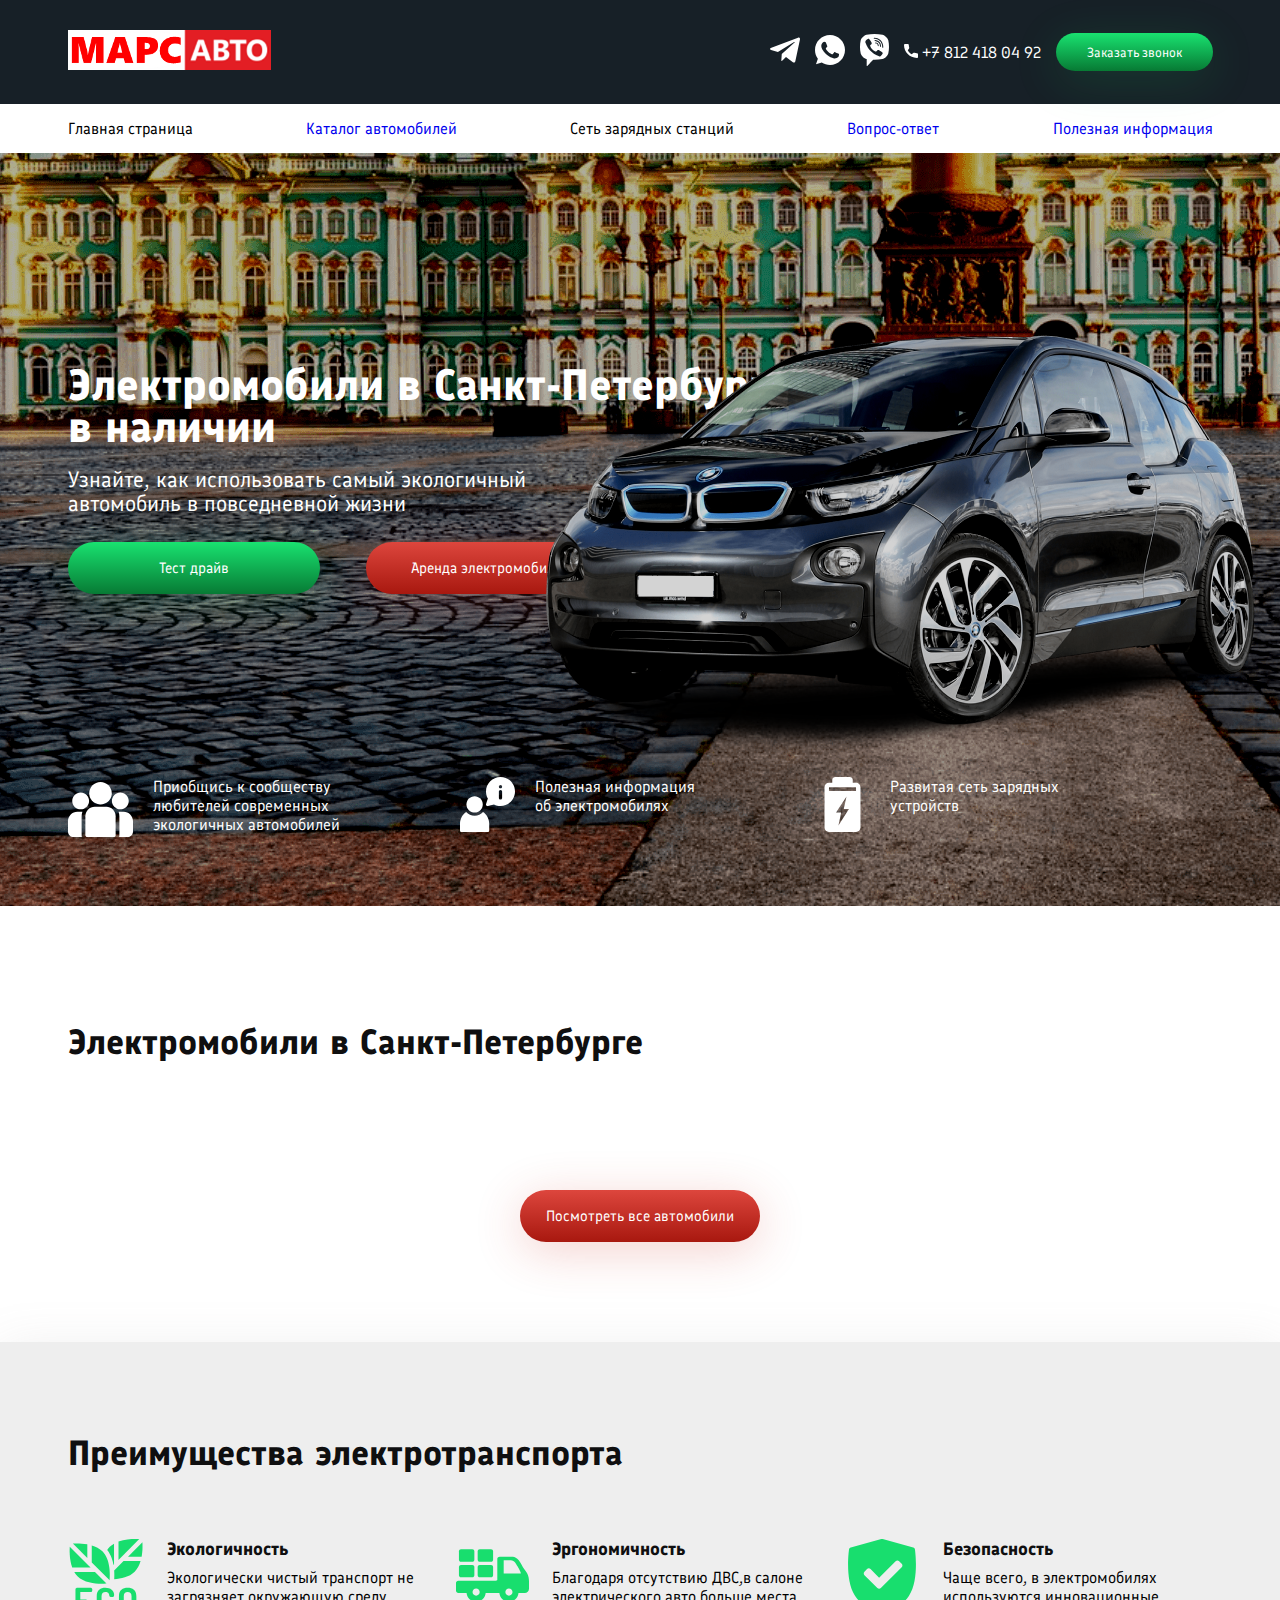
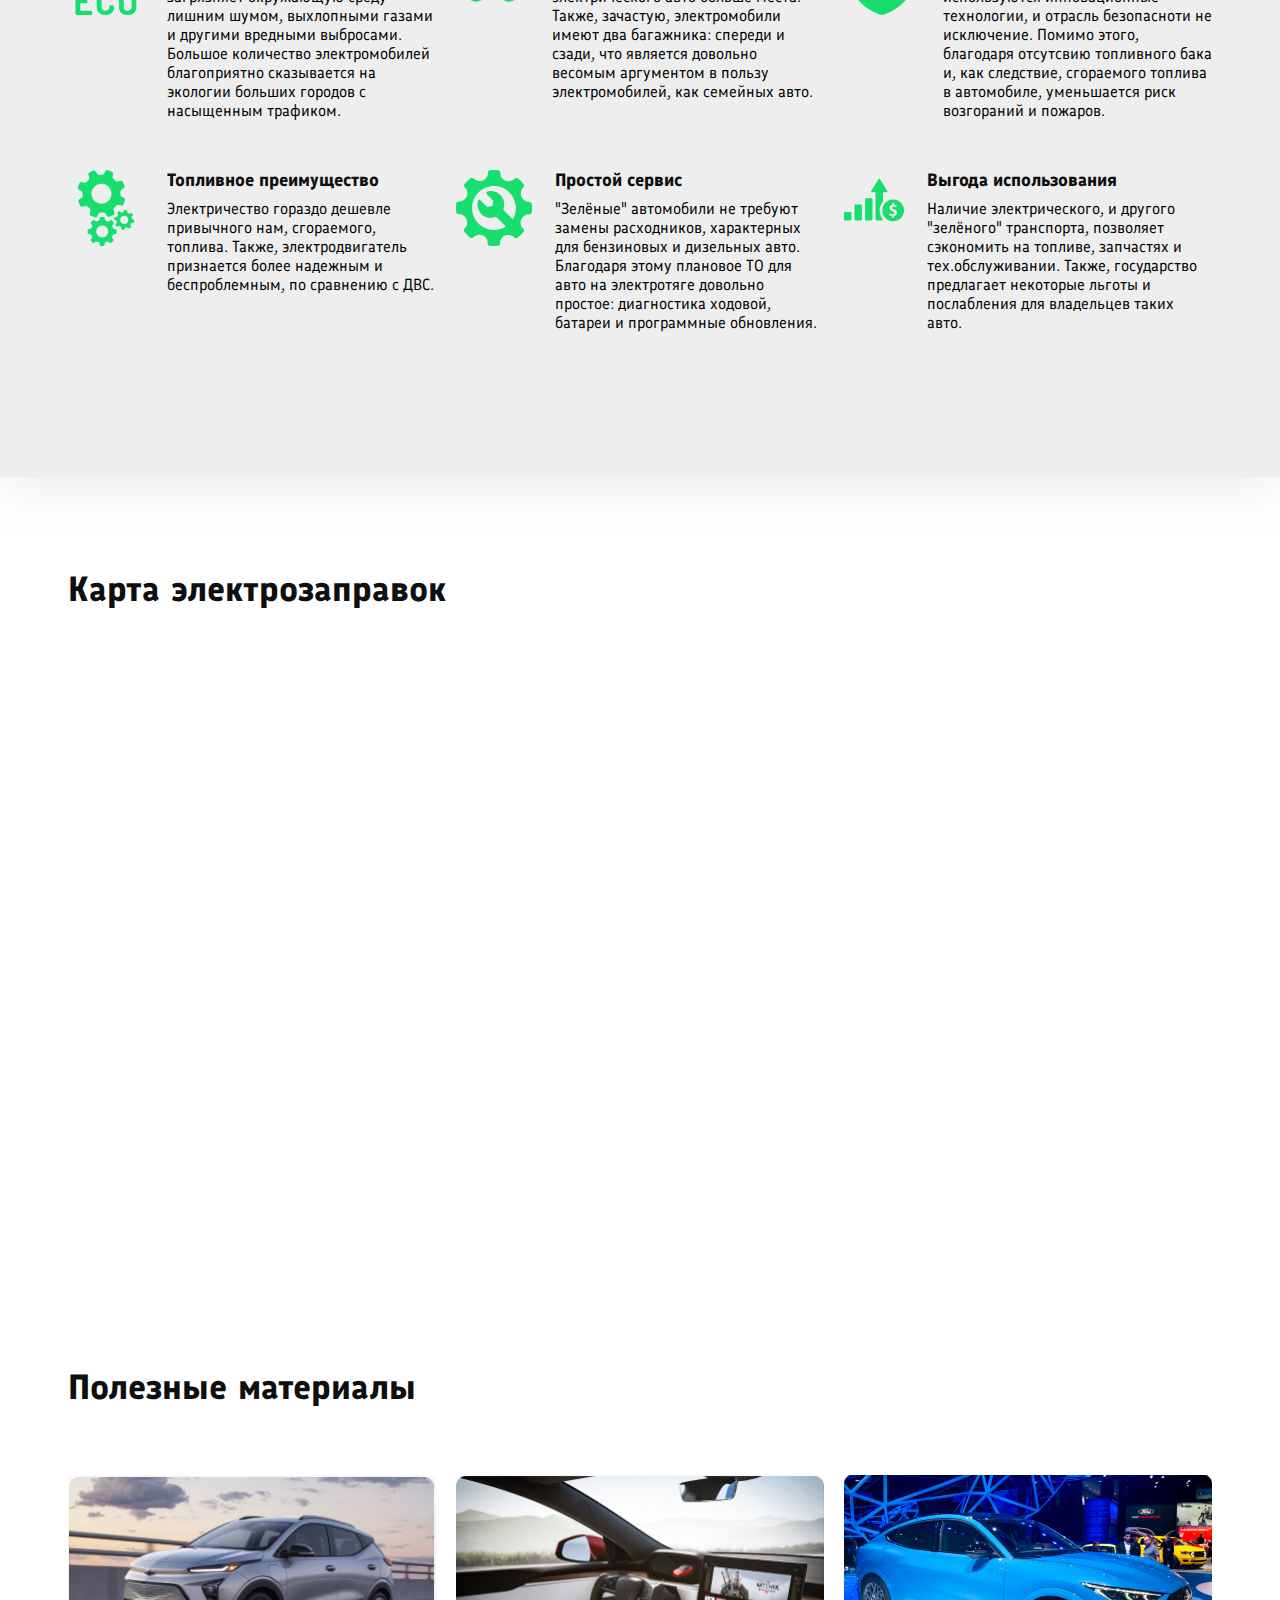
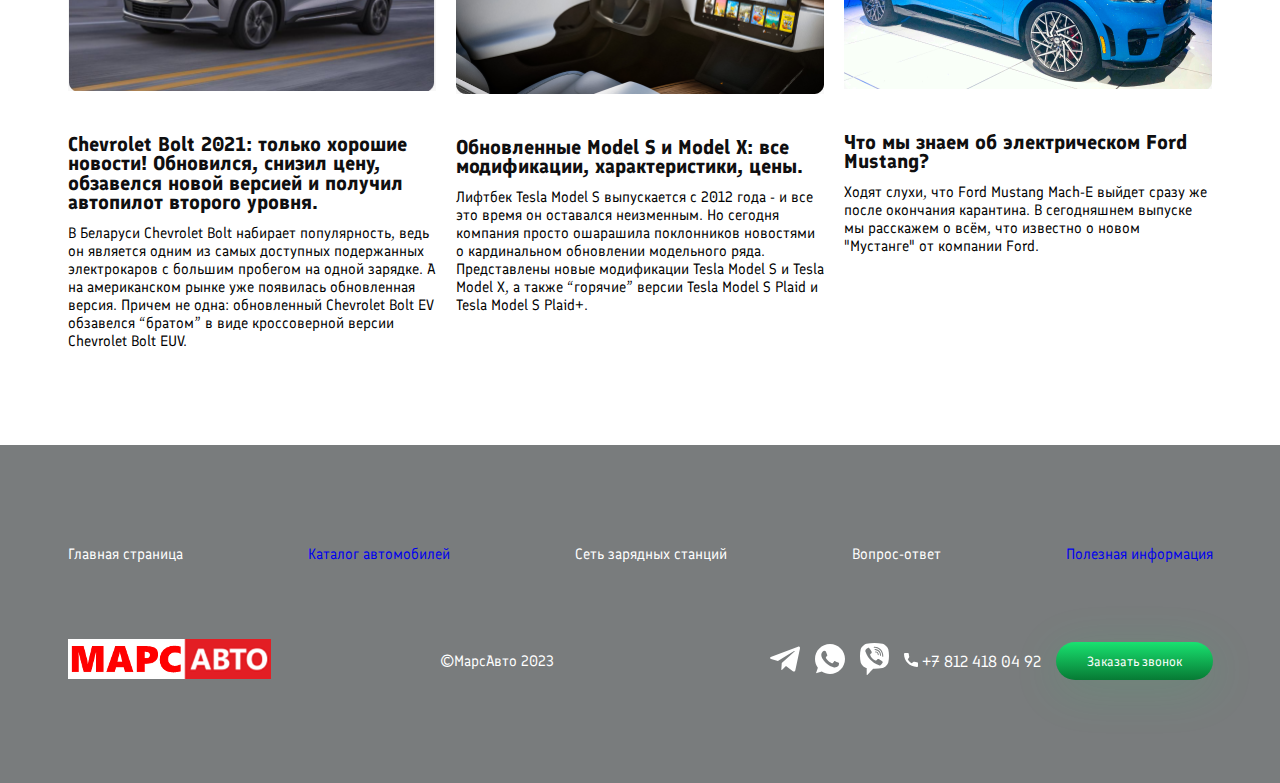
==== commit 55174a24: "button" ====
--- a/index.html
+++ b/index.html
@@ -108,7 +108,8 @@
                 <h2 class="car__title">Электромобили в Санкт-Петербурге</h2>
                 <div class="car__content">
                 </div>
-                <a href = "pages/catalog/index.html" class="car__btn">Посмотреть все автомобили</a>
+                <button onclick="location.href='pages/catalog/index.html'" class="car__btn">Посмотреть все автомобили</button>
+                <!-- <a href = "pages/catalog/index.html" class="car__btn">Посмотреть все автомобили</a> -->
             </div>
 
         </section>
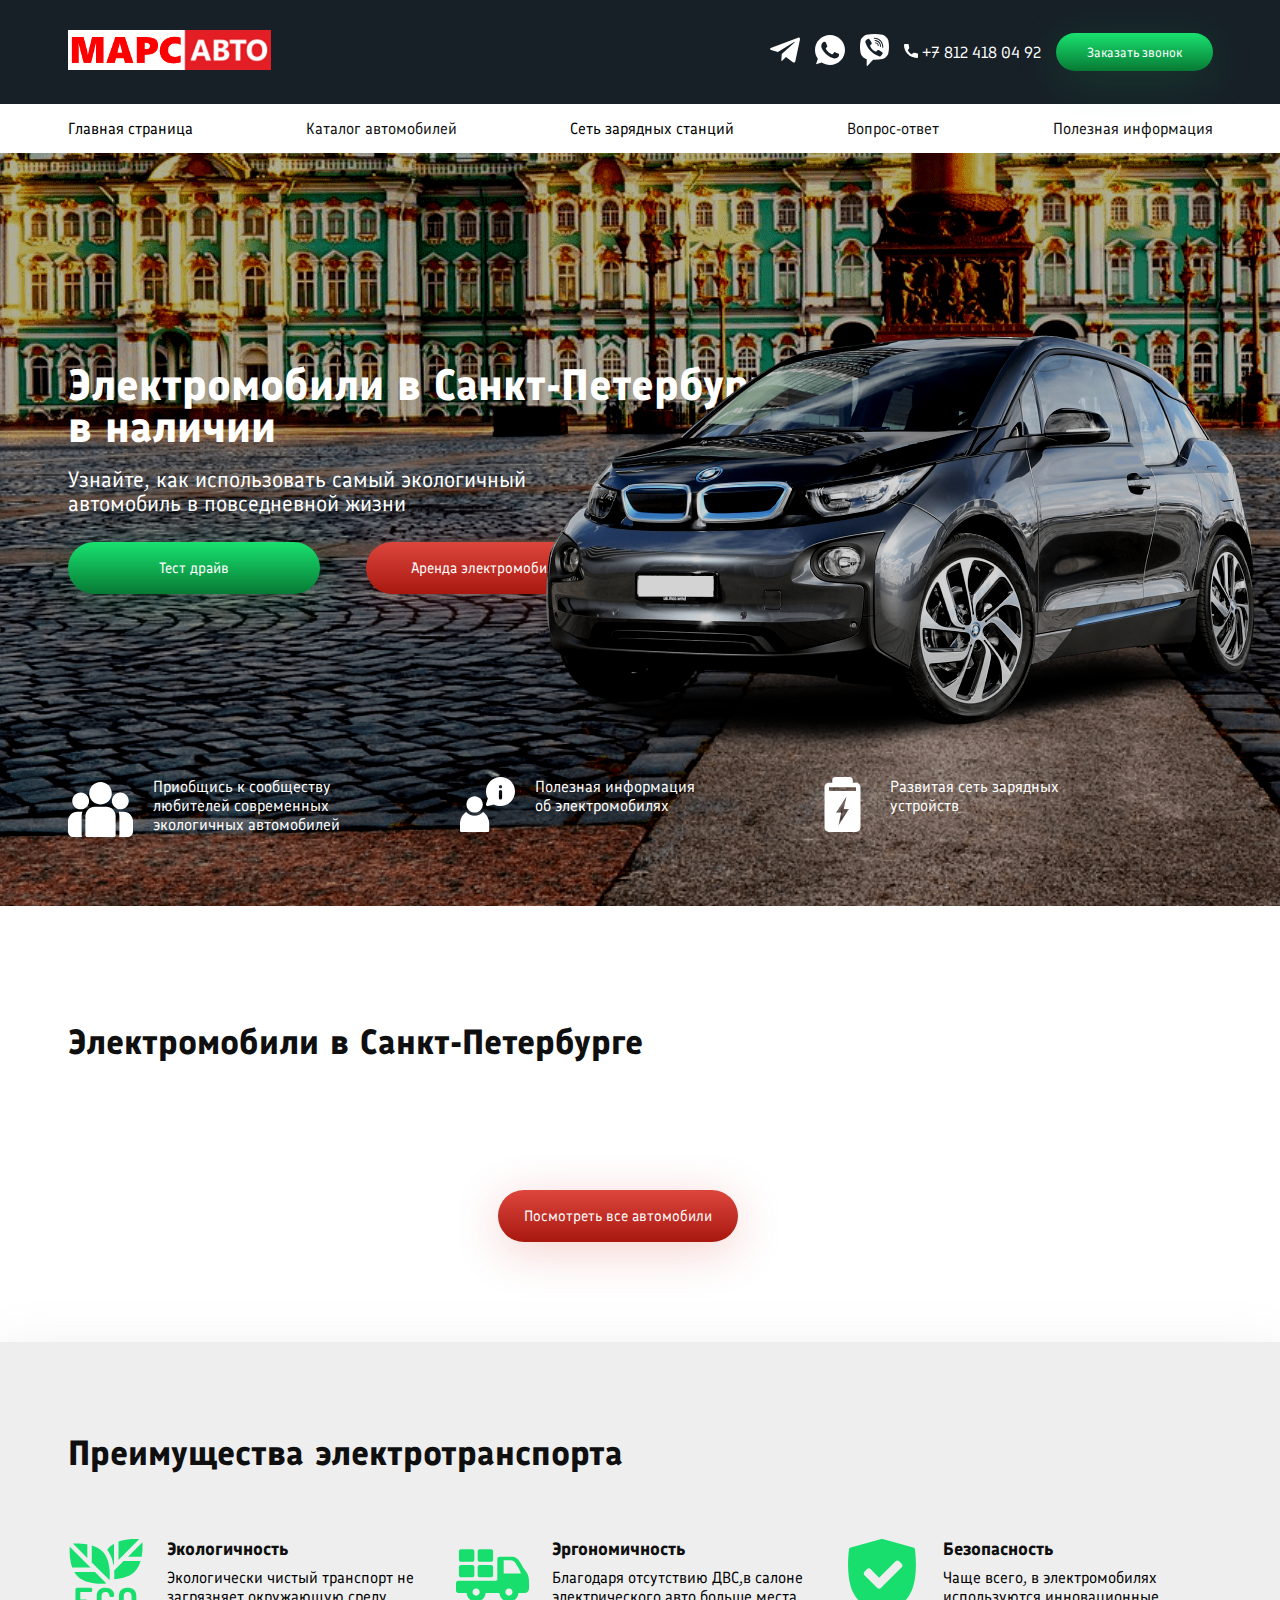
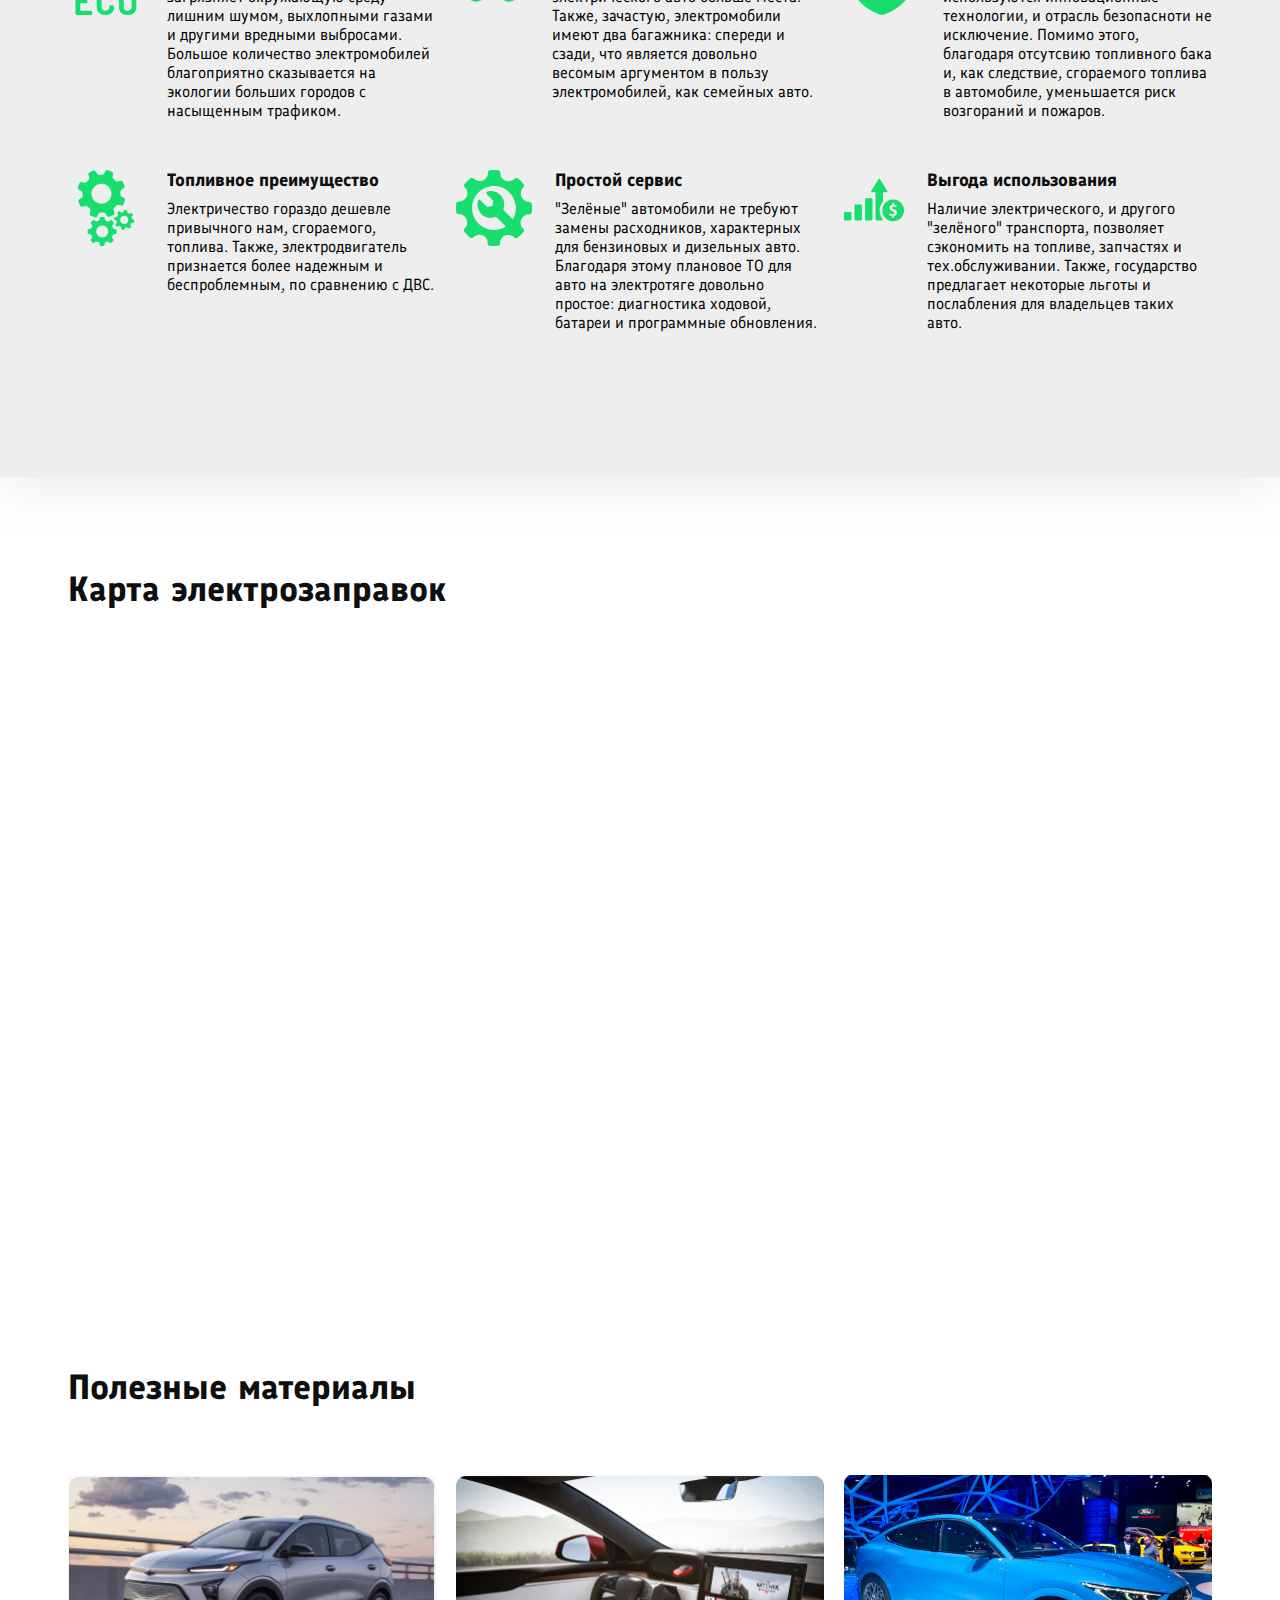
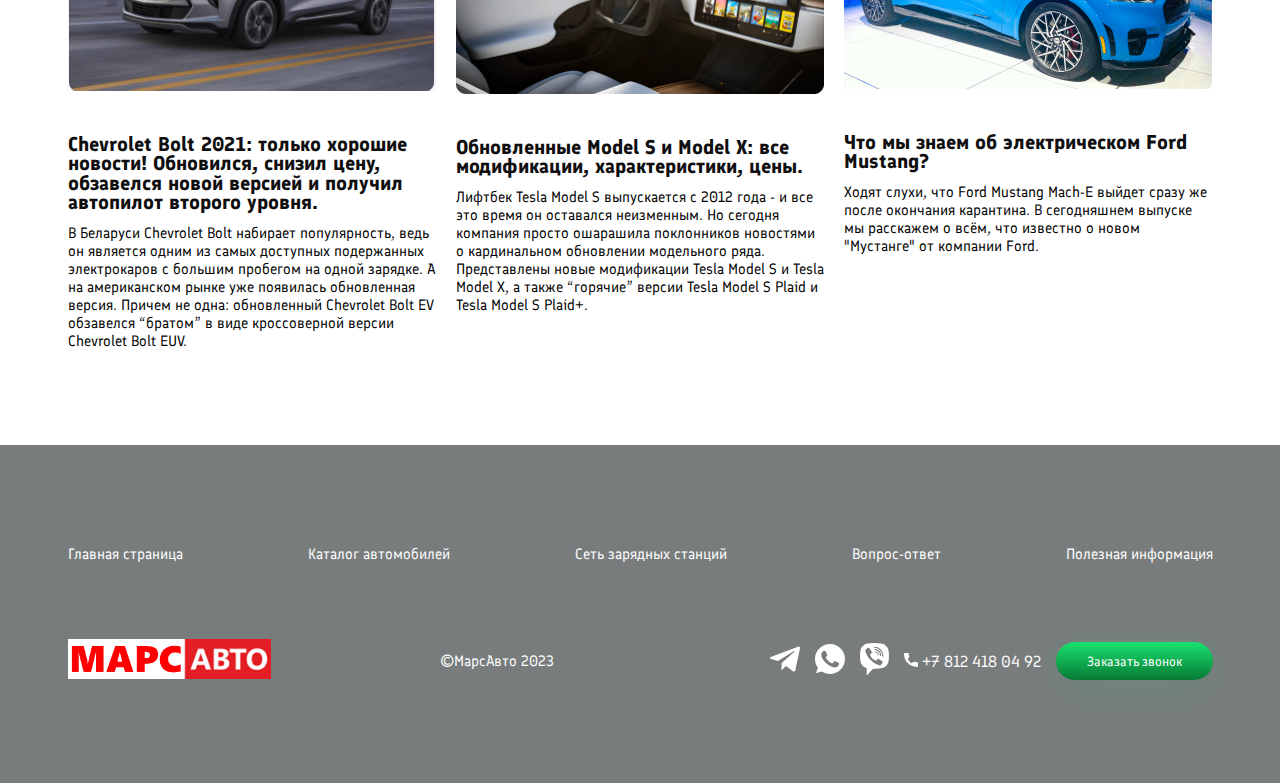
==== commit 29c3cce6: "call" ====
--- a/index.html
+++ b/index.html
@@ -34,7 +34,7 @@
                             <path d="M12.8766 9.1894C12.0195 9.1894 11.1779 9.05534 10.3804 8.79178C9.98958 8.65849 9.50917 8.78077 9.27066 9.02573L7.6965 10.2141C5.87092 9.23956 4.7464 8.11541 3.78521 6.30354L4.93857 4.77039C5.23822 4.47114 5.3457 4.03401 5.21693 3.62385C4.95224 2.82213 4.81779 1.98093 4.81779 1.12343C4.81782 0.503964 4.31386 0 3.69443 0H1.12339C0.503964 0 0 0.503964 0 1.12339C0 8.22365 5.77638 14 12.8766 14C13.4961 14 14 13.496 14 12.8766V10.3127C14 9.69336 13.496 9.1894 12.8766 9.1894Z" fill="white"/>
                             </svg> +7 812 418 04 92</a></li>
                     </ul>
-                    <button class="header__btn" type="button">Заказать звонок</button>
+                    <button class="header__btn call" type="button">Заказать звонок</button>
                 </div>
             </nav>
         
@@ -282,12 +282,45 @@
                             <path d="M12.8766 9.1894C12.0195 9.1894 11.1779 9.05534 10.3804 8.79178C9.98958 8.65849 9.50917 8.78077 9.27066 9.02573L7.6965 10.2141C5.87092 9.23956 4.7464 8.11541 3.78521 6.30354L4.93857 4.77039C5.23822 4.47114 5.3457 4.03401 5.21693 3.62385C4.95224 2.82213 4.81779 1.98093 4.81779 1.12343C4.81782 0.503964 4.31386 0 3.69443 0H1.12339C0.503964 0 0 0.503964 0 1.12339C0 8.22365 5.77638 14 12.8766 14C13.4961 14 14 13.496 14 12.8766V10.3127C14 9.69336 13.496 9.1894 12.8766 9.1894Z" fill="white"/>
                             </svg> +7 812 418 04 92</a></li>
                     </ul>
-                    <button class="header__btn" type="button">Заказать звонок</button>
+                    <button class="header__btn call" type="button">Заказать звонок</button>
                 </div>
             </nav>
         </div>
     </footer>
 
+    <div class="overlay__call">
+        <div class="overlay__call-img">
+            <img src="./src/images/jim-reardan-gyslVZcsNK4-unsplash 1.png" alt="Заказать звонок">
+        </div>
+        <div class="overlay__call-form">
+            <h3 class="overlay__call-title">Заказать обратный звонок</h3>
+            <p class="overlay__call-subtitle">Отправьте нам свой номер телефона и мы <br>Вам позвоним!</p>
+            <form action="" class="overlay__call-form" autocomplete="off">
+                <input required type="text" placeholder="Имя" class="overlay__call-input">
+                <input required type="text" placeholder="Телефон" class="overlay__call-input">
+                <div class="overlay__call-agreement">
+                    <input required type="checkbox" name ="agreement"> <label for="agreement">Я принимаю пользовательское соглашение</label>
+                </div>
+                <button type="submit" class="header__btn overlay__call-btn" type="button">Отправить</button>
+            </form>
+
+        </div>
+    </div>
+
+    <div class="sent">
+       <div class="sent-inner">
+        <p>
+            <svg width="98" height="98" viewBox="0 0 98 98" fill="none" xmlns="http://www.w3.org/2000/svg">
+                <path d="M49 0C21.9803 0 0 21.9803 0 49C0 76.0197 21.9803 98 49 98C76.0197 98 98 76.0197 98 49C98 21.9803 76.0197 0 49 0ZM73.835 38.6162L47.293 65.1574C46.4968 65.9537 45.4515 66.3544 44.4062 66.3544C43.361 66.3544 42.3157 65.9537 41.5195 65.1574L28.2489 51.8868C26.6518 50.2905 26.6518 47.7095 28.2489 46.1132C29.8452 44.5162 32.4254 44.5162 34.0225 46.1132L44.4062 56.497L68.0614 32.8426C69.6577 31.2456 72.2379 31.2456 73.835 32.8426C75.4313 34.4389 75.4313 37.0192 73.835 38.6162Z" fill="#18DE6E"/>
+            </svg>
+        </p>
+        <p class="sent__text">Отправлено! <br>
+            С вами свяжутся в ближайшее время</p>
+       </div>
+    </div>
+
 <script src="./src/js/cars.js"></script>
+<script src="./src/js/call.js"></script>
+
 </body>
 </html>--- a/src/css/style.css
+++ b/src/css/style.css
@@ -37,6 +37,13 @@
   justify-content: space-between;
   padding: 15px 0;
 }
+.header__under-list a {
+  color: #0F0F10;
+  text-decoration: none;
+}
+.header__under-list a:visited {
+  color: #E31E24;
+}
 
 .home {
   padding: 211px 0 80px;
@@ -75,6 +82,7 @@
   line-height: 18px;
   text-align: center;
   color: #FFFFFF;
+  cursor: pointer;
 }
 .home__btn-red {
   background: linear-gradient(360deg, #A8180F 0%, #DD463D 100%);
@@ -86,6 +94,7 @@
   line-height: 18px;
   text-align: center;
   color: #FFFFFF;
+  cursor: pointer;
 }
 .home__info {
   display: flex;
@@ -96,6 +105,34 @@
   justify-content: space-between;
   column-gap: 20px;
   color: #ffffff;
+}
+
+.sent {
+  width: 100%;
+  height: 100vh;
+  position: fixed;
+  justify-content: center;
+  align-items: center;
+  top: 0;
+  left: 0;
+  display: none;
+}
+.sent-inner {
+  display: flex;
+  flex-direction: column;
+  padding: 85px 40px;
+  justify-content: center;
+  align-items: center;
+  width: 532px;
+  height: 375px;
+  background: #FFFFFF;
+  gap: 30px;
+}
+.sent__text {
+  font-size: 25px;
+  line-height: 149.5%;
+  text-align: center;
+  color: #0F0F10;
 }
 
 .car {
@@ -158,6 +195,7 @@
   color: #FFFFFF;
   padding: 17px 90px;
   margin-top: 30px;
+  cursor: pointer;
 }
 .car__btn {
   background: linear-gradient(360deg, #A8180F 0%, #DD463D 100%);
@@ -169,10 +207,11 @@
   text-align: center;
   padding: 17px 26px;
   border: none;
-  margin: 60px auto 0;
-  display: flex;
-  justify-content: center;
-  align-items: center;
+  margin: 60px 0 0 430px;
+  display: flex;
+  justify-content: center;
+  align-items: center;
+  cursor: pointer;
 }
 
 .btn-admin {
@@ -273,6 +312,13 @@
   text-align: center;
   color: #FFFFFF;
 }
+.footer__item a {
+  color: #FFFFFF;
+  text-decoration: none;
+}
+.footer__item a:visited {
+  color: #E31E24;
+}
 .footer__nav {
   display: flex;
   justify-content: space-between;
@@ -340,6 +386,62 @@
   top: 0;
   left: 0;
   display: none;
+}
+.overlay__call {
+  width: 100%;
+  height: 100vh;
+  position: fixed;
+  justify-content: center;
+  align-items: center;
+  top: 0;
+  left: 0;
+  display: none;
+}
+.overlay__call-img {
+  height: 473px;
+}
+.overlay__call-form {
+  display: flex;
+  flex-direction: column;
+  justify-content: center;
+  align-items: center;
+  width: 476px;
+  background: #FFFFFF;
+  height: 473px;
+}
+.overlay__call-title {
+  font-size: 25px;
+  line-height: 96.5%;
+  color: #0F0F10;
+  margin: 80px 75px 0 75px;
+}
+.overlay__call-subtitle {
+  font-size: 13px;
+  line-height: 15px;
+  text-align: center;
+  color: #0F0F10;
+  margin-bottom: 0;
+}
+.overlay__call-input {
+  background: #FFFFFF;
+  box-shadow: 0px 5px 48px rgba(49, 47, 47, 0.1);
+  border-radius: 43px;
+  width: 316px;
+  height: 52px;
+  border: none;
+  text-align: center;
+  margin-bottom: 15px;
+}
+.overlay__call-agreement {
+  font-size: 13px;
+  line-height: 15px;
+  text-align: center;
+  color: #0F0F10;
+  margin-bottom: 12px;
+}
+.overlay__call-btn {
+  width: 316px;
+  height: 52px;
 }
 
 .popup {
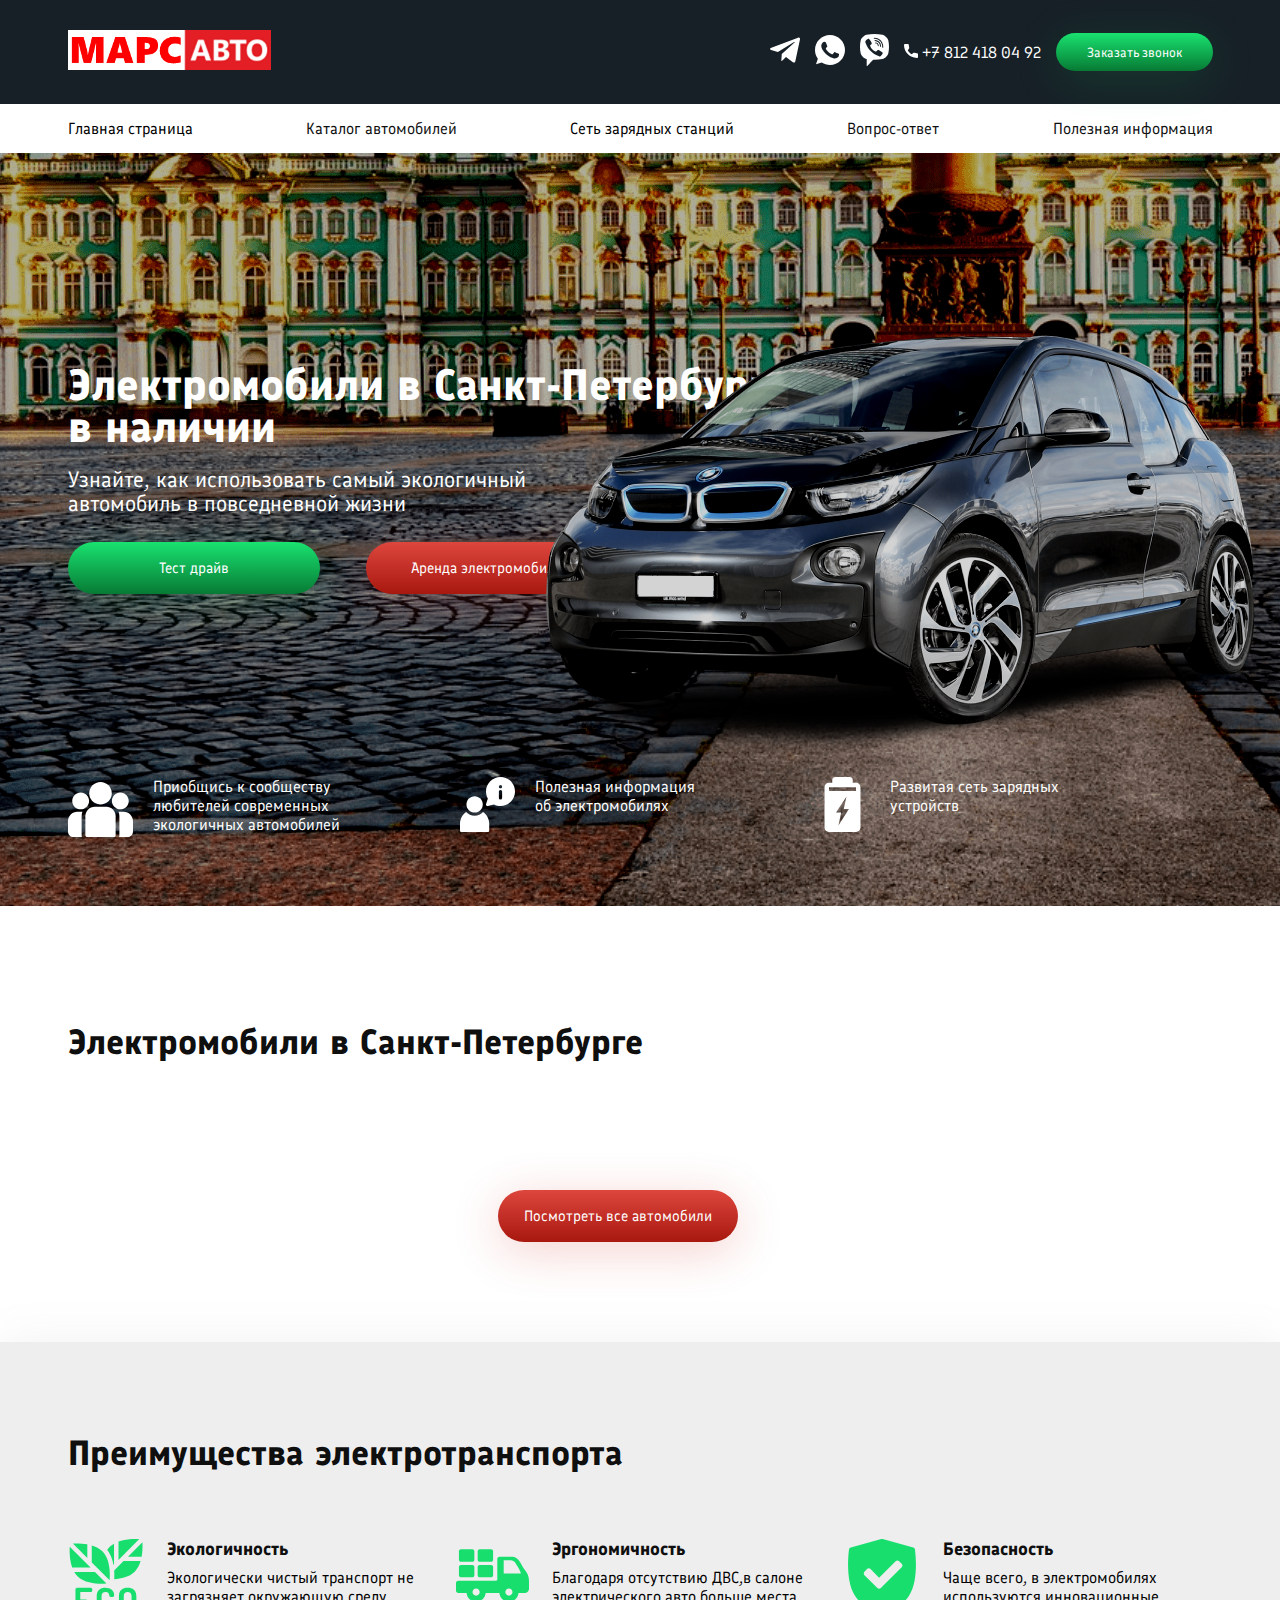
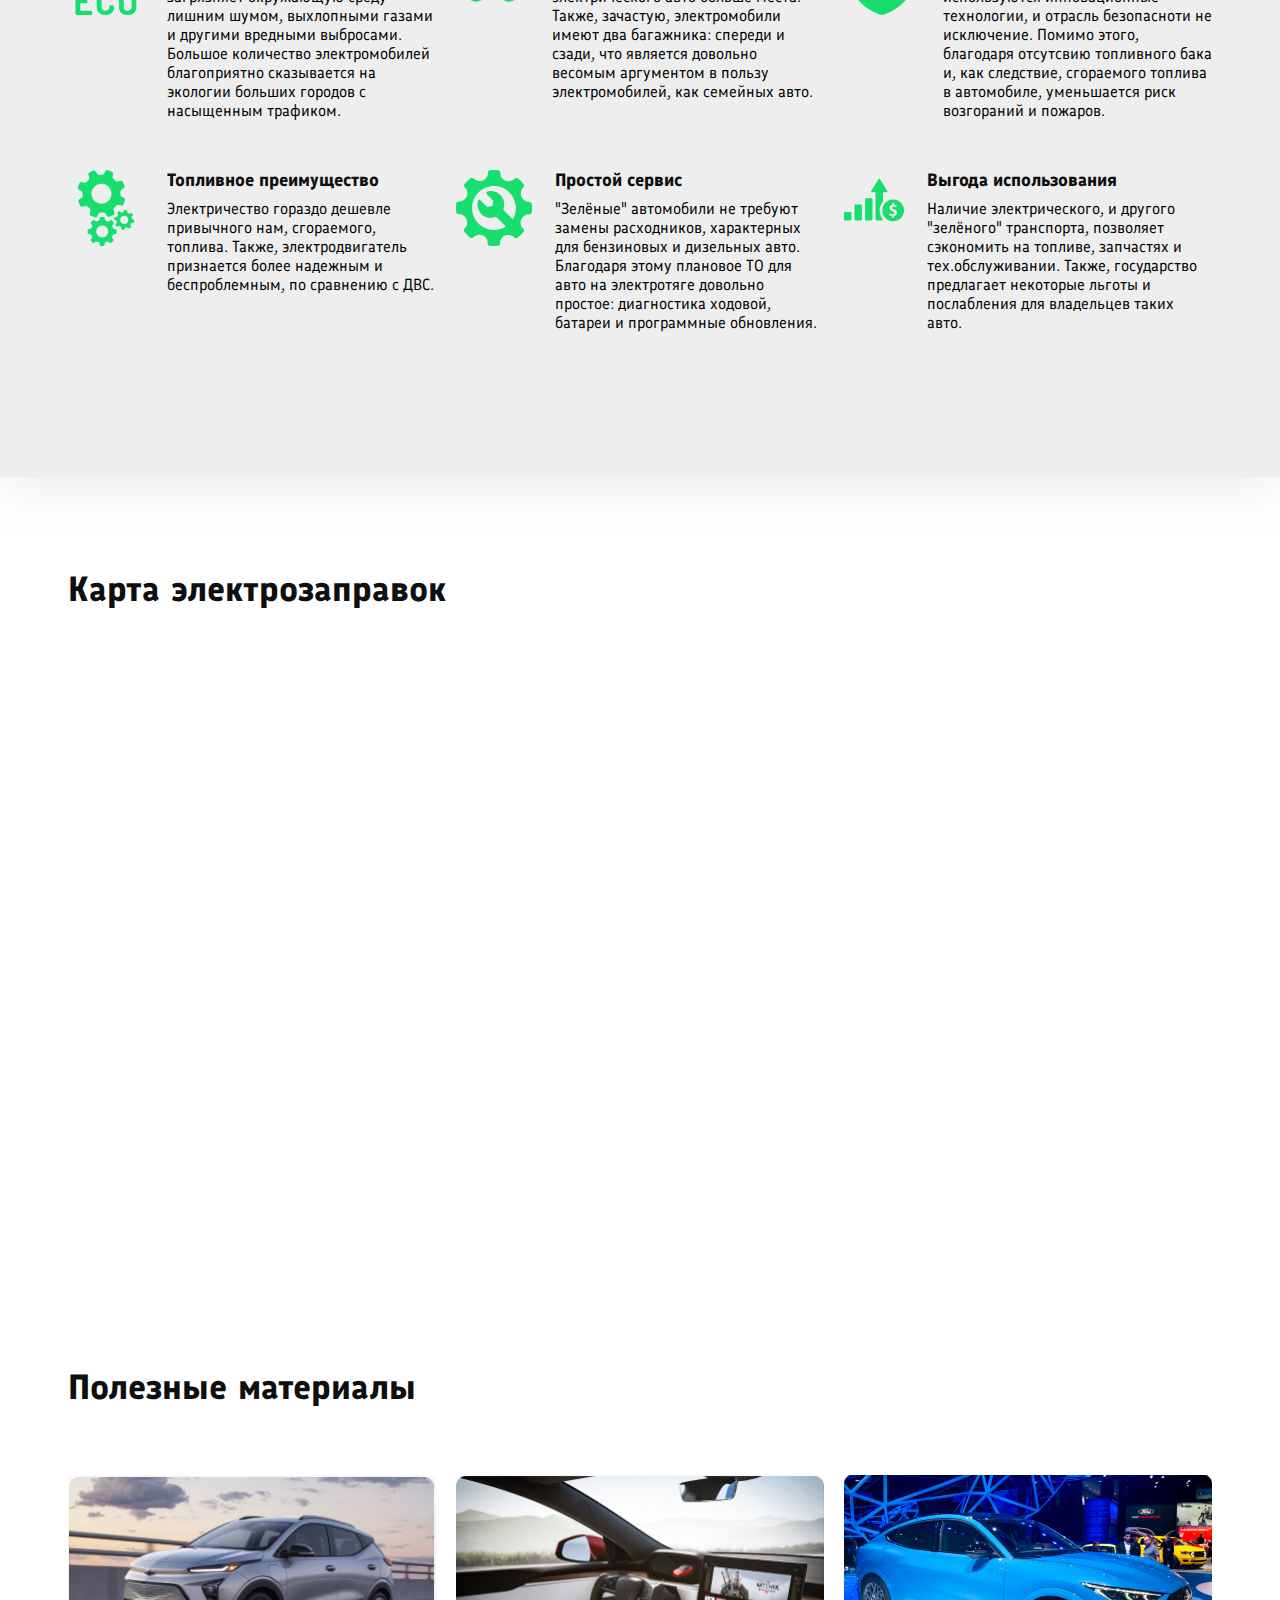
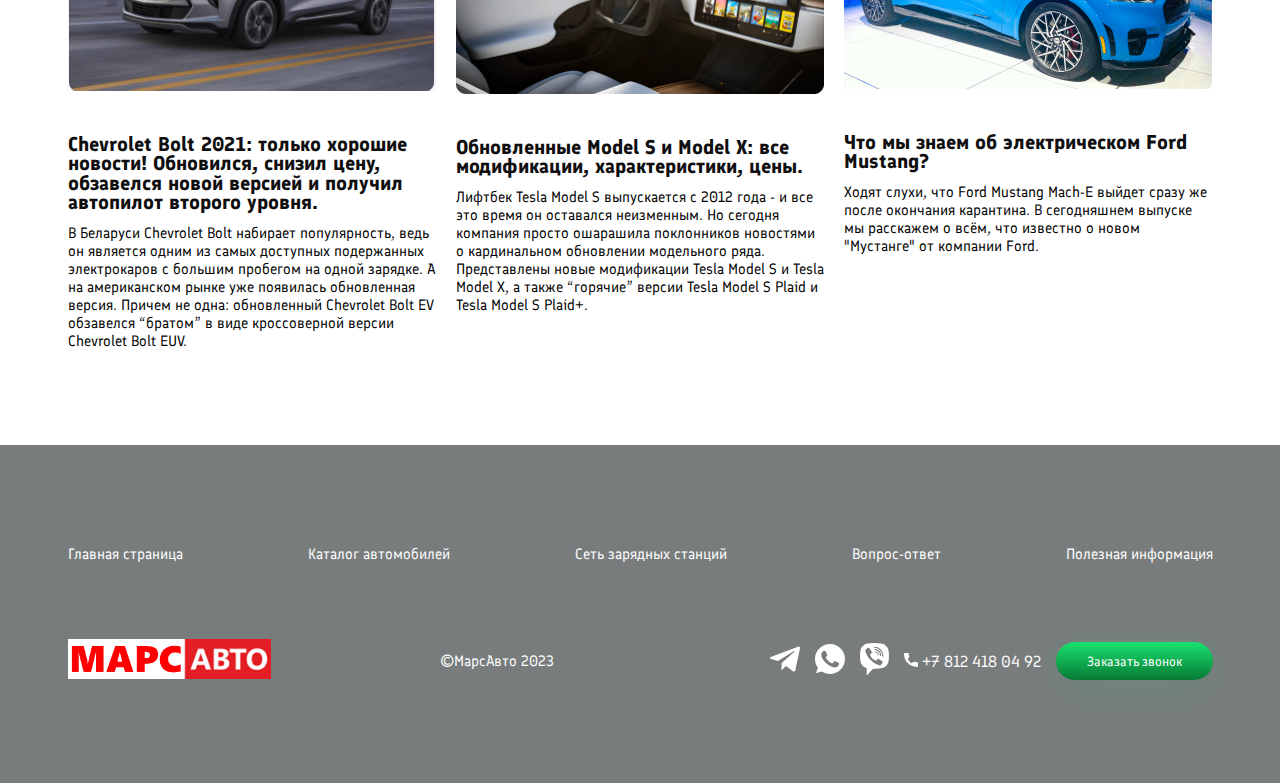
==== commit fc7f202d: "img" ====
--- a/index.html
+++ b/index.html
@@ -6,6 +6,7 @@
     <meta http-equiv="X-UA-Compatible" content="IE=edge">
     <meta name="viewport" content="width=device-width, initial-scale=1.0">
     <meta name="description" content="">
+    <meta itemprop="author" content="https://vk.com/pak_s">
     <link rel="stylesheet" href="./src/css/style.css">
     <link rel="preconnect" href="https://fonts.googleapis.com">
     <link rel="preconnect" href="https://fonts.gstatic.com" crossorigin>
@@ -60,8 +61,8 @@
                 <p class="home__subtitle">Узнайте, как использовать самый экологичный <br> автомобиль в повседневной жизни</p>
 
                 <div class="home__btns">
-                    <button class="home__btn-green">Тест драйв</button>
-                    <button class="home__btn-red">Аренда электромобиля</button>
+                    <button class="home__btn-green test-btn">Тест драйв</button>
+                    <button class="home__btn-red rent-btn">Аренда электромобиля</button>
                 </div>
 
                 <ul class="home__info">
@@ -109,7 +110,6 @@
                 <div class="car__content">
                 </div>
                 <button onclick="location.href='pages/catalog/index.html'" class="car__btn">Посмотреть все автомобили</button>
-                <!-- <a href = "pages/catalog/index.html" class="car__btn">Посмотреть все автомобили</a> -->
             </div>
 
         </section>
@@ -274,7 +274,7 @@
                             </svg></a></li>
                         <li class="header__item"><a href="#" class="header_link"><svg width="30" height="30" viewBox="0 0 30 30" fill="none" xmlns="http://www.w3.org/2000/svg">
                             <path d="M15.0037 0H14.9963C6.72563 0 0 6.7275 0 15C0 18.2812 1.0575 21.3225 2.85562 23.7919L0.98625 29.3644L6.75187 27.5213C9.12375 29.0925 11.9531 30 15.0037 30C23.2744 30 30 23.2706 30 15C30 6.72938 23.2744 0 15.0037 0ZM23.7319 21.1819C23.37 22.2038 21.9338 23.0512 20.7881 23.2987C20.0044 23.4656 18.9806 23.5988 15.5344 22.17C11.1262 20.3438 8.2875 15.8644 8.06625 15.5737C7.85437 15.2831 6.285 13.2019 6.285 11.0494C6.285 8.89688 7.37813 7.84875 7.81875 7.39875C8.18062 7.02938 8.77875 6.86062 9.3525 6.86062C9.53813 6.86062 9.705 6.87 9.855 6.8775C10.2956 6.89625 10.5169 6.9225 10.8075 7.61813C11.1694 8.49 12.0506 10.6425 12.1556 10.8638C12.2625 11.085 12.3694 11.385 12.2194 11.6756C12.0788 11.9756 11.955 12.1087 11.7337 12.3637C11.5125 12.6187 11.3025 12.8138 11.0812 13.0875C10.8787 13.3256 10.65 13.5806 10.905 14.0213C11.16 14.4525 12.0413 15.8906 13.3387 17.0456C15.0131 18.5362 16.3706 19.0125 16.8562 19.215C17.2181 19.365 17.6494 19.3294 17.9137 19.0481C18.2494 18.6863 18.6637 18.0863 19.0856 17.4956C19.3856 17.0719 19.7644 17.0194 20.1619 17.1694C20.5669 17.31 22.71 18.3694 23.1506 18.5887C23.5912 18.81 23.8819 18.915 23.9887 19.1006C24.0938 19.2863 24.0938 20.1581 23.7319 21.1819Z" fill="white"/>
-                            </svg></a></li>
+                            </svg></a><meta itemprop="author" content="https://vk.com/pak_s"></li>
                         <li class="header__item"><a href="#" class="header_link"><svg width="29" height="32" viewBox="0 0 29 32" fill="none" xmlns="http://www.w3.org/2000/svg">
                             <path d="M22.4844 0.757848C17.1865 -0.252616 11.8137 -0.252616 6.51468 0.757848C4.19699 1.2754 1.28116 4.07677 0.711107 6.33007C-0.237036 10.69 -0.237036 15.1097 0.711107 19.4696C1.28116 21.7229 4.19699 24.5243 6.51468 25.0418C6.51526 25.042 6.51585 25.0421 6.51643 25.0422C6.61967 25.0625 6.69494 25.1522 6.69494 25.2577V31.6446C6.69494 31.9638 7.08356 32.1211 7.3048 31.8899L10.3307 28.7763C10.3307 28.7763 12.7419 26.2947 13.1754 25.8485C13.2178 25.8048 13.2763 25.7812 13.337 25.7829C16.392 25.8677 19.4503 25.6203 22.4844 25.042C24.8021 24.5244 27.7191 21.723 28.288 19.4697C29.2373 15.1098 29.2373 10.6901 28.288 6.33019C27.719 4.07677 24.8033 1.2754 22.4844 0.757848ZM22.5652 19.7948C22.1017 20.7816 21.4272 21.6025 20.4542 22.1265C20.1798 22.2744 19.8517 22.3222 19.5418 22.4178C19.1855 22.3094 18.8459 22.2365 18.5306 22.1053C15.2629 20.746 12.2555 18.9924 9.87333 16.3043C8.51865 14.7757 7.45825 13.05 6.56208 11.2236C6.13706 10.3575 5.77887 9.45746 5.41378 8.5633C5.08076 7.74789 5.57122 6.90549 6.08754 6.29111C6.57203 5.71452 7.19547 5.27325 7.87064 4.94805C8.39762 4.6942 8.91746 4.84055 9.30233 5.28839C10.1344 6.2566 10.8986 7.27434 11.5175 8.39665C11.898 9.08696 11.7936 9.93077 11.1039 10.4006C10.9363 10.5148 10.7835 10.6488 10.6274 10.7778C10.4904 10.8908 10.3616 11.005 10.2677 11.158C10.0961 11.4379 10.0879 11.7683 10.1984 12.0727C11.0489 14.4161 12.4825 16.2384 14.835 17.2198C15.2116 17.3769 15.5896 17.5597 16.0233 17.509C16.7496 17.4239 16.9847 16.6252 17.4937 16.2079C17.9912 15.8 18.6269 15.7946 19.1628 16.1346C19.6988 16.4747 20.2184 16.8398 20.7348 17.2088C21.2418 17.571 21.7465 17.9253 22.2142 18.3382C22.6635 18.7351 22.8184 19.2559 22.5652 19.7948ZM18.3461 12.1584C18.1432 12.162 18.223 12.158 18.3001 12.1558C17.9732 12.1443 17.7954 11.9513 17.7602 11.6376C17.7346 11.4084 17.7143 11.1762 17.6598 10.9532C17.5523 10.514 17.3195 10.107 16.9512 9.83794C16.7772 9.71084 16.5801 9.61813 16.3736 9.55851C16.1113 9.48258 15.8389 9.50347 15.5772 9.43915C15.293 9.36944 15.1358 9.1386 15.1804 8.87125C15.221 8.62797 15.4571 8.43808 15.7222 8.45733C17.3793 8.57727 18.5637 9.43622 18.7327 11.3922C18.7447 11.5303 18.7587 11.676 18.7282 11.8081C18.6785 12.0227 18.5255 12.1344 18.3709 12.1547C18.3836 12.155 18.3811 12.156 18.3461 12.1584ZM17.3157 7.68475C16.8072 7.43513 16.2573 7.27998 15.6998 7.1875C15.4562 7.14713 15.2101 7.1226 14.9653 7.08845C14.6687 7.04714 14.5104 6.8576 14.5244 6.56455C14.5375 6.28993 14.7377 6.09242 15.0361 6.10932C16.0171 6.16518 16.9645 6.37772 17.8366 6.8407C19.6099 7.78228 20.6229 9.26851 20.9186 11.2531C20.9321 11.343 20.9535 11.432 20.9603 11.5223C20.9771 11.745 20.9875 11.9681 21.0046 12.2619C20.9976 12.3154 20.9939 12.4412 20.9627 12.5597C20.8493 12.99 20.1987 13.0438 20.0489 12.6096C20.0045 12.4808 19.9979 12.3342 19.9976 12.1955C19.9961 11.2878 19.7993 10.3811 19.3428 9.59137C18.8735 8.77995 18.1565 8.09762 17.3157 7.68475ZM22.7952 13.8181C22.4526 13.8222 22.2984 13.5348 22.2762 13.2267C22.2322 12.6169 22.2018 12.0044 22.1178 11.3996C21.6754 8.20735 19.1364 5.5663 15.9673 4.99957C15.4904 4.91425 15.0022 4.89183 14.5192 4.84102C14.2138 4.80886 13.8139 4.79032 13.7462 4.40972C13.6894 4.09062 13.9581 3.83654 14.2611 3.82022C14.3435 3.81576 14.4264 3.81952 14.5092 3.81987C18.6137 3.93524 14.7597 3.82879 14.5202 3.82046C18.7894 3.94521 22.2946 6.78766 23.0463 11.0206C23.1745 11.7425 23.2201 12.4805 23.2771 13.2132C23.301 13.5213 23.127 13.8141 22.7952 13.8181Z" fill="white"/>
                             </svg></a></li>
@@ -297,11 +297,89 @@
             <p class="overlay__call-subtitle">Отправьте нам свой номер телефона и мы <br>Вам позвоним!</p>
             <form action="" class="overlay__call-form" autocomplete="off">
                 <input required type="text" placeholder="Имя" class="overlay__call-input">
-                <input required type="text" placeholder="Телефон" class="overlay__call-input">
+                <input required type="tel" autocomplete="on" placeholder="Телефон" class="overlay__call-input">
                 <div class="overlay__call-agreement">
                     <input required type="checkbox" name ="agreement"> <label for="agreement">Я принимаю пользовательское соглашение</label>
                 </div>
                 <button type="submit" class="header__btn overlay__call-btn" type="button">Отправить</button>
+            </form>
+
+        </div>
+    </div>
+
+    <div class="overlay__test">
+        <div class="overlay__test-img">
+            <img src="./src/images/agefis-vKvUcdyaUhc-unsplash 1.png" alt="Запись на тест драйв">
+        </div>
+        <div class="overlay__test-form">
+            <h3 class="overlay__test-title">Запись на тест драйв</h3>
+            
+            <form action="" class="overlay__test-forms" autocomplete="off">
+                <input required type="text" placeholder="Имя" class="overlay__call-input">
+                <input required type="tel" autocomplete="on" placeholder="Телефон" class="overlay__call-input">
+                <div class="overlay__test-select">
+                    <div class="overlay__test-select-day">
+                        <label for="test-data">Дата</label>
+                        <select name="data" required="required" id="test-data">
+                            <option value="">Выберите дату</option>
+                            <option value="1" class="data-1"></option>
+                            <option value="2" class="data-2"></option>
+                            <option value="3" class="data-3"></option>
+                            <option value="4" class="data-4"></option>
+                            <option value="5" class="data-5"></option>
+                            <option value="6" class="data-6"></option>
+                            <option value="7" class="data-7"></option>
+                        </select>
+                    </div>
+                    <div class="overlay__test-select-time">
+                        <label for="test-time">Время</label>
+                        <select name="time" required="required" id="test-time">
+                            <option value="">Выберите время</option>
+                            <option value="1" >10:00</option>
+                            <option value="2" >11:00</option>
+                            <option value="3" >12:00</option>
+                            <option value="4" >13:00</option>
+                            <option value="5" >14:00</option>
+                            <option value="6" >15:00</option>
+                            <option value="7" >16:00</option>
+                        </select>
+                    </div>
+                </div>
+                
+                <div class="overlay__call-agreement">
+                    <input required type="checkbox" name ="agreement"> <label for="agreement">Я принимаю пользовательское соглашение</label>
+                </div>
+                <button type="submit" class="header__btn overlay__test-btn" type="button">Записаться</button>
+            </form>
+
+        </div>
+    </div>
+
+    <div class="overlay__rent">
+        <div class="overlay__test-img">
+            <img src="./src/images/rent.png" alt="Аренда авто" height="523px">
+        </div>
+        <div class="overlay__test-form">
+            <h3 class="overlay__test-title">Аренда авто</h3>
+            
+            <form action="" class="overlay__rent-forms" autocomplete="off">
+                <input required type="text" placeholder="ФИО" class="overlay__call-input">
+                <input required type="tel" autocomplete="on" placeholder="Телефон" class="overlay__call-input">
+                <div class="overlay__test-select">
+                    <div class="overlay__test-select-day">
+                        <label for="rent-data">Дата</label>
+                        <input type="date" id="rent-date" name="app-date" required="required"/>
+                    </div>
+                    <div class="overlay__test-select-time">
+                        <label for="rent-time">Время</label>
+                        <input type="time" id="rent-time" name="app-time" required="required" />
+                    </div>
+                </div>
+                
+                <div class="overlay__call-agreement">
+                    <input required type="checkbox" name ="agreement"> <label for="agreement">Я принимаю пользовательское соглашение</label>
+                </div>
+                <button type="submit" class="header__btn overlay__test-btn" type="button">Записаться</button>
             </form>
 
         </div>
@@ -318,7 +396,8 @@
             С вами свяжутся в ближайшее время</p>
        </div>
     </div>
-
+    
+<script src="./src/js/moment.min.js"></script>
 <script src="./src/js/cars.js"></script>
 <script src="./src/js/call.js"></script>
 
--- a/src/css/style.css
+++ b/src/css/style.css
@@ -443,6 +443,73 @@
   width: 316px;
   height: 52px;
 }
+.overlay__rent {
+  width: 100%;
+  height: 100vh;
+  position: fixed;
+  justify-content: center;
+  align-items: center;
+  top: 0;
+  left: 0;
+  display: none;
+}
+.overlay__rent-forms {
+  display: flex;
+  flex-direction: column;
+  justify-content: center;
+  align-items: center;
+}
+.overlay__test {
+  width: 100%;
+  height: 100vh;
+  position: fixed;
+  justify-content: center;
+  align-items: center;
+  top: 0;
+  left: 0;
+  display: none;
+}
+.overlay__test-img {
+  height: 523px;
+}
+.overlay__test-form {
+  height: 523px;
+  width: 476px;
+  display: flex;
+  flex-direction: column;
+  justify-content: center;
+  align-items: center;
+  background: #FFFFFF;
+}
+.overlay__test-forms {
+  display: flex;
+  flex-direction: column;
+  justify-content: center;
+  align-items: center;
+}
+.overlay__test-title {
+  font-size: 25px;
+  line-height: 96.5%;
+  color: #0F0F10;
+  margin-bottom: 0;
+  margin-top: 80px;
+}
+.overlay__test-select {
+  display: flex;
+  column-gap: 30px;
+  justify-content: center;
+  margin-bottom: 30px;
+}
+.overlay__test-select-day, .overlay__test-select-time {
+  display: flex;
+  flex-direction: column;
+  gap: 10px;
+}
+.overlay__test-btn {
+  width: 316px;
+  height: 52px;
+  margin-bottom: 20px;
+}
 
 .popup {
   padding: 50px;
@@ -596,6 +663,53 @@
   color: #0F0F10;
   margin-top: 15px;
   display: none;
+}
+
+.article__main {
+  padding-top: 100px;
+  display: flex;
+  align-items: flex-start;
+  gap: 20px;
+  margin-bottom: 57px;
+}
+.article__info {
+  display: flex;
+  flex-direction: column;
+  gap: 25px;
+  width: 400px;
+}
+.article__info-title {
+  font-size: 25px;
+  line-height: 96.5%;
+  color: #0F0F10;
+  margin-bottom: 55px;
+}
+.article__info-item {
+  display: flex;
+  justify-content: space-between;
+  font-size: 16px;
+  line-height: 111%;
+  color: #0F0F10;
+}
+.article__second {
+  display: flex;
+  flex-direction: column;
+  gap: 34px;
+  font-size: 16px;
+  line-height: 111%;
+  color: #0F0F10;
+  margin-bottom: 50px;
+}
+.article__second-title {
+  font-size: 25px;
+  line-height: 96.5%;
+  color: #0F0F10;
+}
+.article__btns {
+  display: flex;
+  justify-content: center;
+  gap: 60px;
+  margin-bottom: 100px;
 }
 
 * {
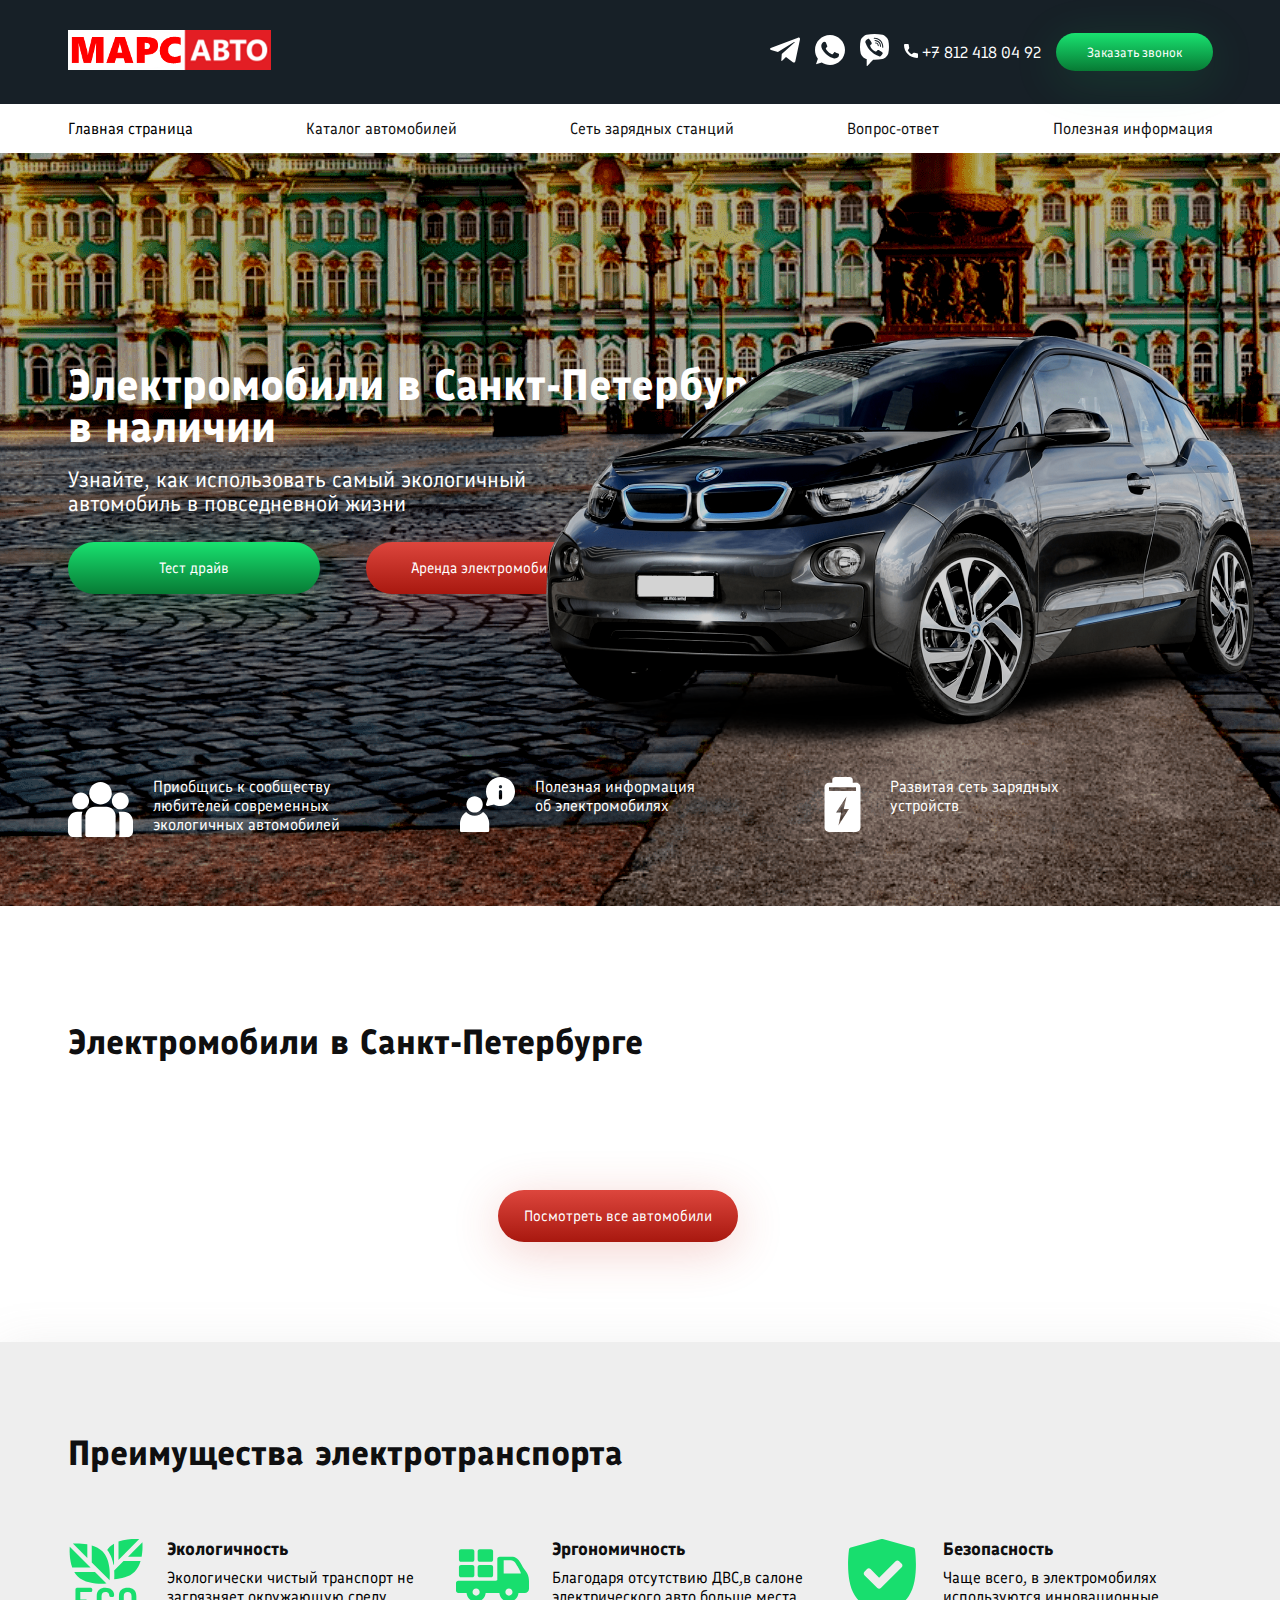
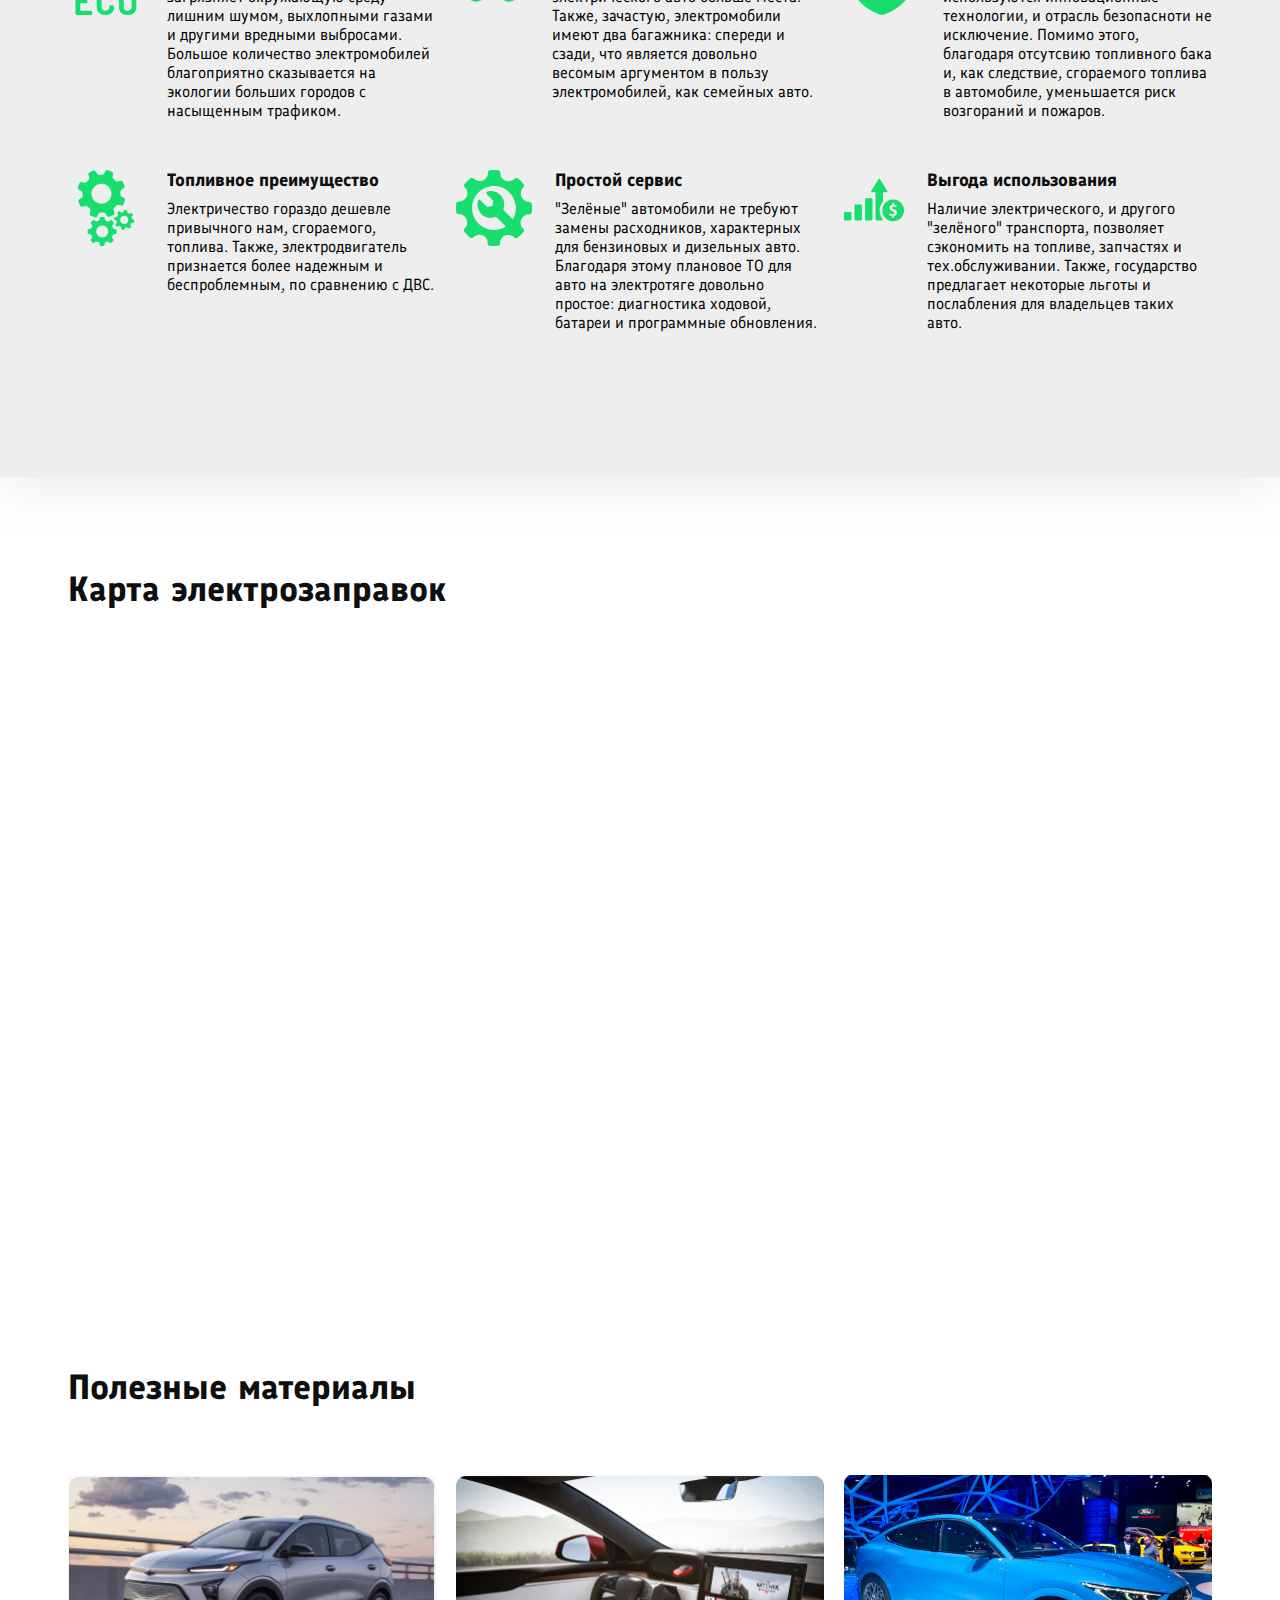
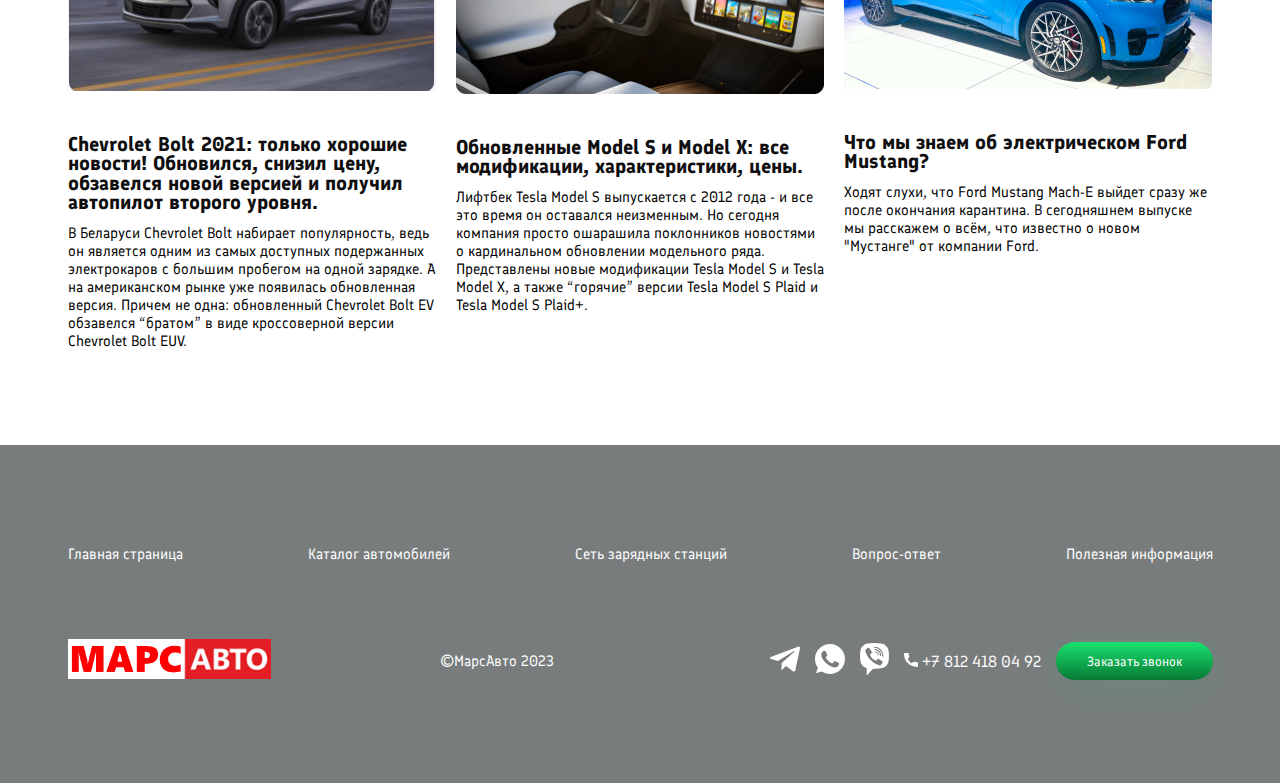
==== commit d3aeb4ef: "check" ====
--- a/index.html
+++ b/index.html
@@ -46,10 +46,10 @@
     <div class="container">
         <ul class="header__under-list">
             <li class="header__under-item">Главная страница</li>
-            <li class="header__under-item"><a href="pages/catalog/index.html">Каталог автомобилей</a></li>
-            <li class="header__under-item">Сеть зарядных станций</li>
-            <li class="header__under-item"><a href="pages/center/index.html">Вопрос-ответ</a></li>
-            <li class="header__under-item"><a href="pages/useful-info/index.html">Полезная информация</a></li>
+            <li class="header__under-item"><a href="./pages/catalog/index.html">Каталог автомобилей</a></li>
+            <li class="header__under-item"><a href="./pages/power/index.html">Сеть зарядных станций</a></li>
+            <li class="header__under-item"><a href="./pages/center/index.html">Вопрос-ответ</a></li>
+            <li class="header__under-item"><a href="./pages/useful-info/index.html">Полезная информация</a></li>
         </ul>
     </div>
     
@@ -255,10 +255,10 @@
         <div class="container">
             <ul class="footer__list">
                 <li class="footer__item">Главная страница</li>
-                <li class="footer__item"><a href="pages/catalog/index.html">Каталог автомобилей</a></li>
-                <li class="footer__item">Сеть зарядных станций</li>
-                <li class="footer__item">Вопрос-ответ</li>
-                <li class="footer__item"><a href="pages/useful-info/index.html">Полезная информация</a></li>
+                <li class="footer__item"><a href="./pages/catalog/index.html">Каталог автомобилей</a></li>
+                <li class="footer__item"><a href="./pages/power/index.html">Сеть зарядных станций</a></li>
+                <li class="footer__item"><a href="./pages/center/index.html">Вопрос-ответ</a></li>
+                <li class="footer__item"><a href="./pages/useful-info/index.html">Полезная информация</a></li>
             </ul>
 
             <nav class="footer__nav">
--- a/src/css/style.css
+++ b/src/css/style.css
@@ -710,6 +710,64 @@
   justify-content: center;
   gap: 60px;
   margin-bottom: 100px;
+}
+
+textarea[name=details] {
+  resize: none;
+  height: 112px;
+  width: 454px;
+  border-radius: 10px;
+  box-shadow: 0px 5px 48px rgba(49, 47, 47, 0.1);
+  border: none;
+  padding-top: 5px;
+  padding-left: 5px;
+  text-align: left;
+  font-size: 15px;
+  line-height: 18px;
+}
+
+.map-module {
+  display: flex;
+  justify-content: space-between;
+  margin-bottom: 100px;
+}
+.map-module-form {
+  padding: 80px 60px;
+  display: flex;
+  flex-direction: column;
+  gap: 38px;
+}
+.map-module-title {
+  font-size: 20px;
+  line-height: 96.5%;
+  color: #0F0F10;
+  margin-bottom: 10px;
+}
+.map-module-subtitle {
+  font-size: 15px;
+  line-height: 18px;
+  color: #0F0F10;
+}
+.map-module-forms {
+  display: flex;
+  flex-direction: column;
+  gap: 15px;
+}
+.map-module-input {
+  box-shadow: 0px 5px 48px rgba(49, 47, 47, 0.1);
+  border-radius: 43px;
+  width: 316px;
+  height: 52px;
+  border: none;
+  text-align: left;
+  font-size: 15px;
+  line-height: 18px;
+  padding-top: 5px;
+  padding-left: 5px;
+}
+.map-module-btn {
+  width: 454px;
+  height: 52px;
 }
 
 * {
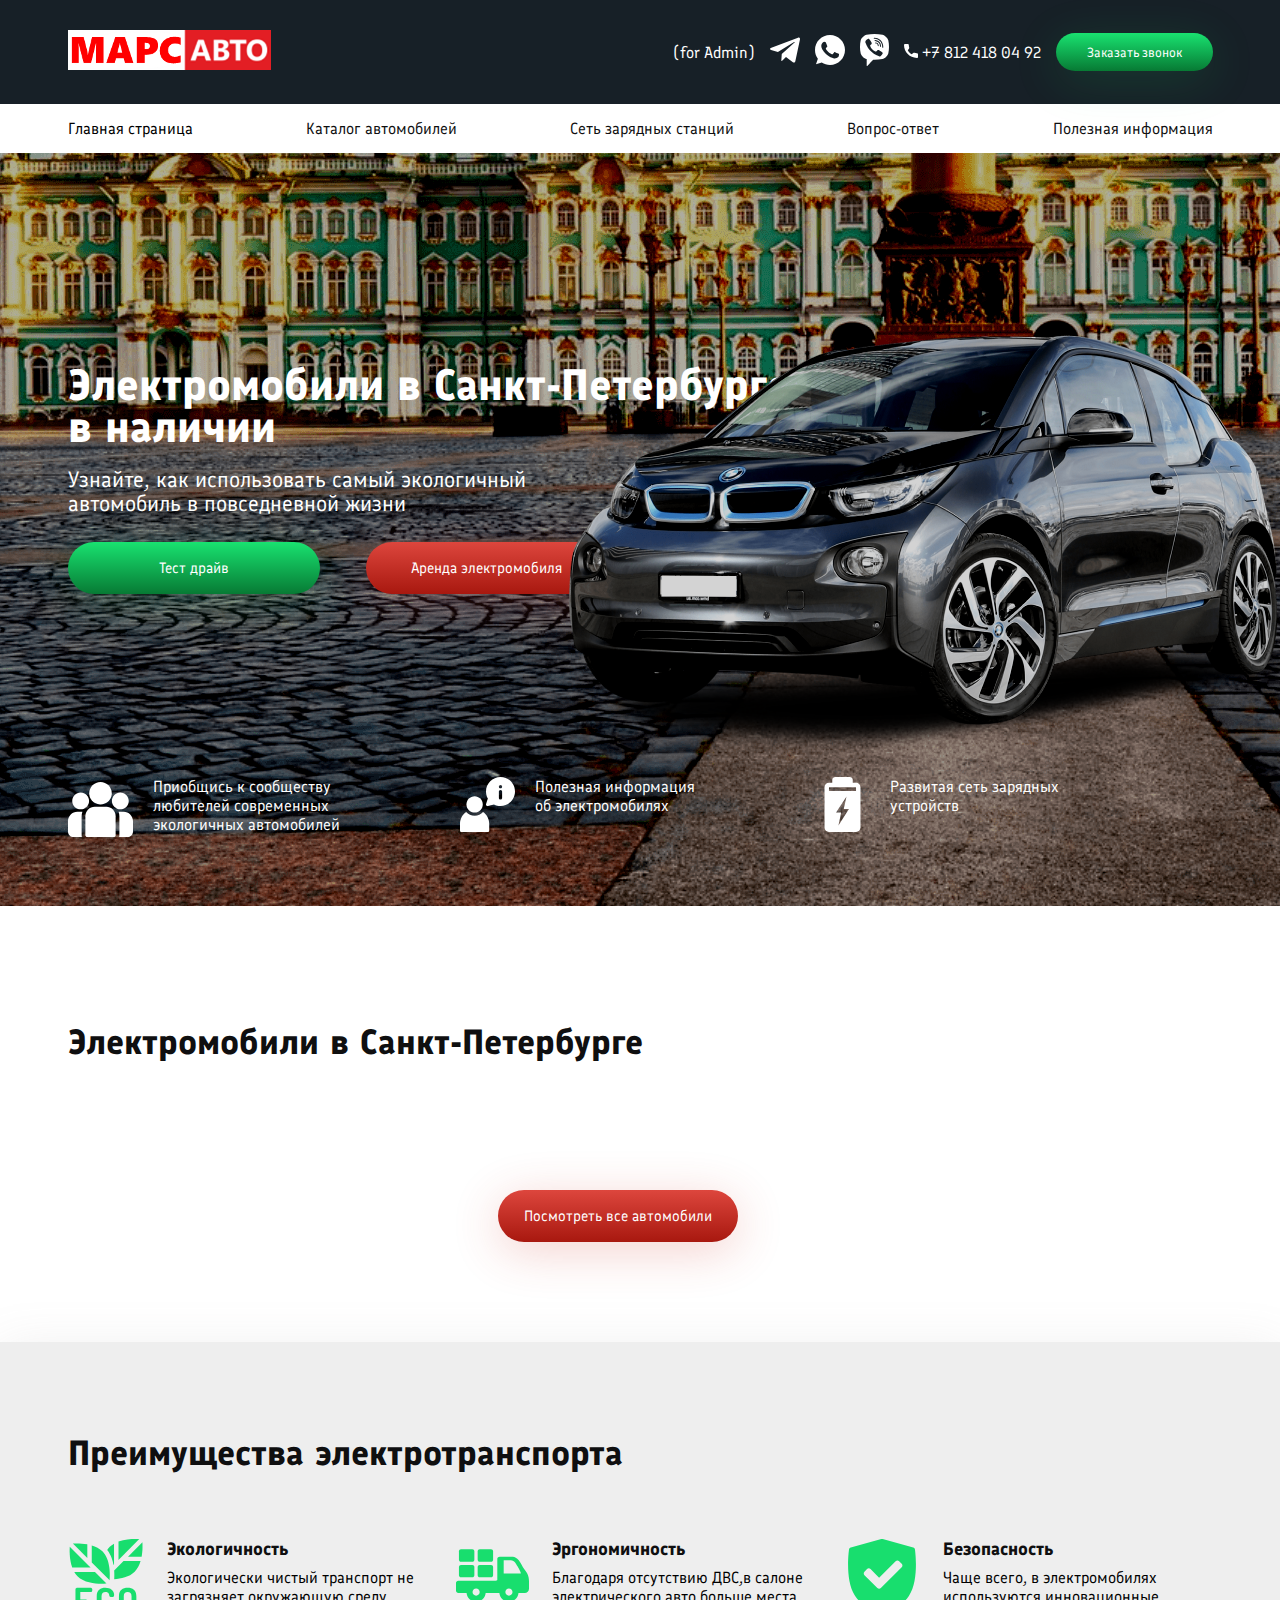
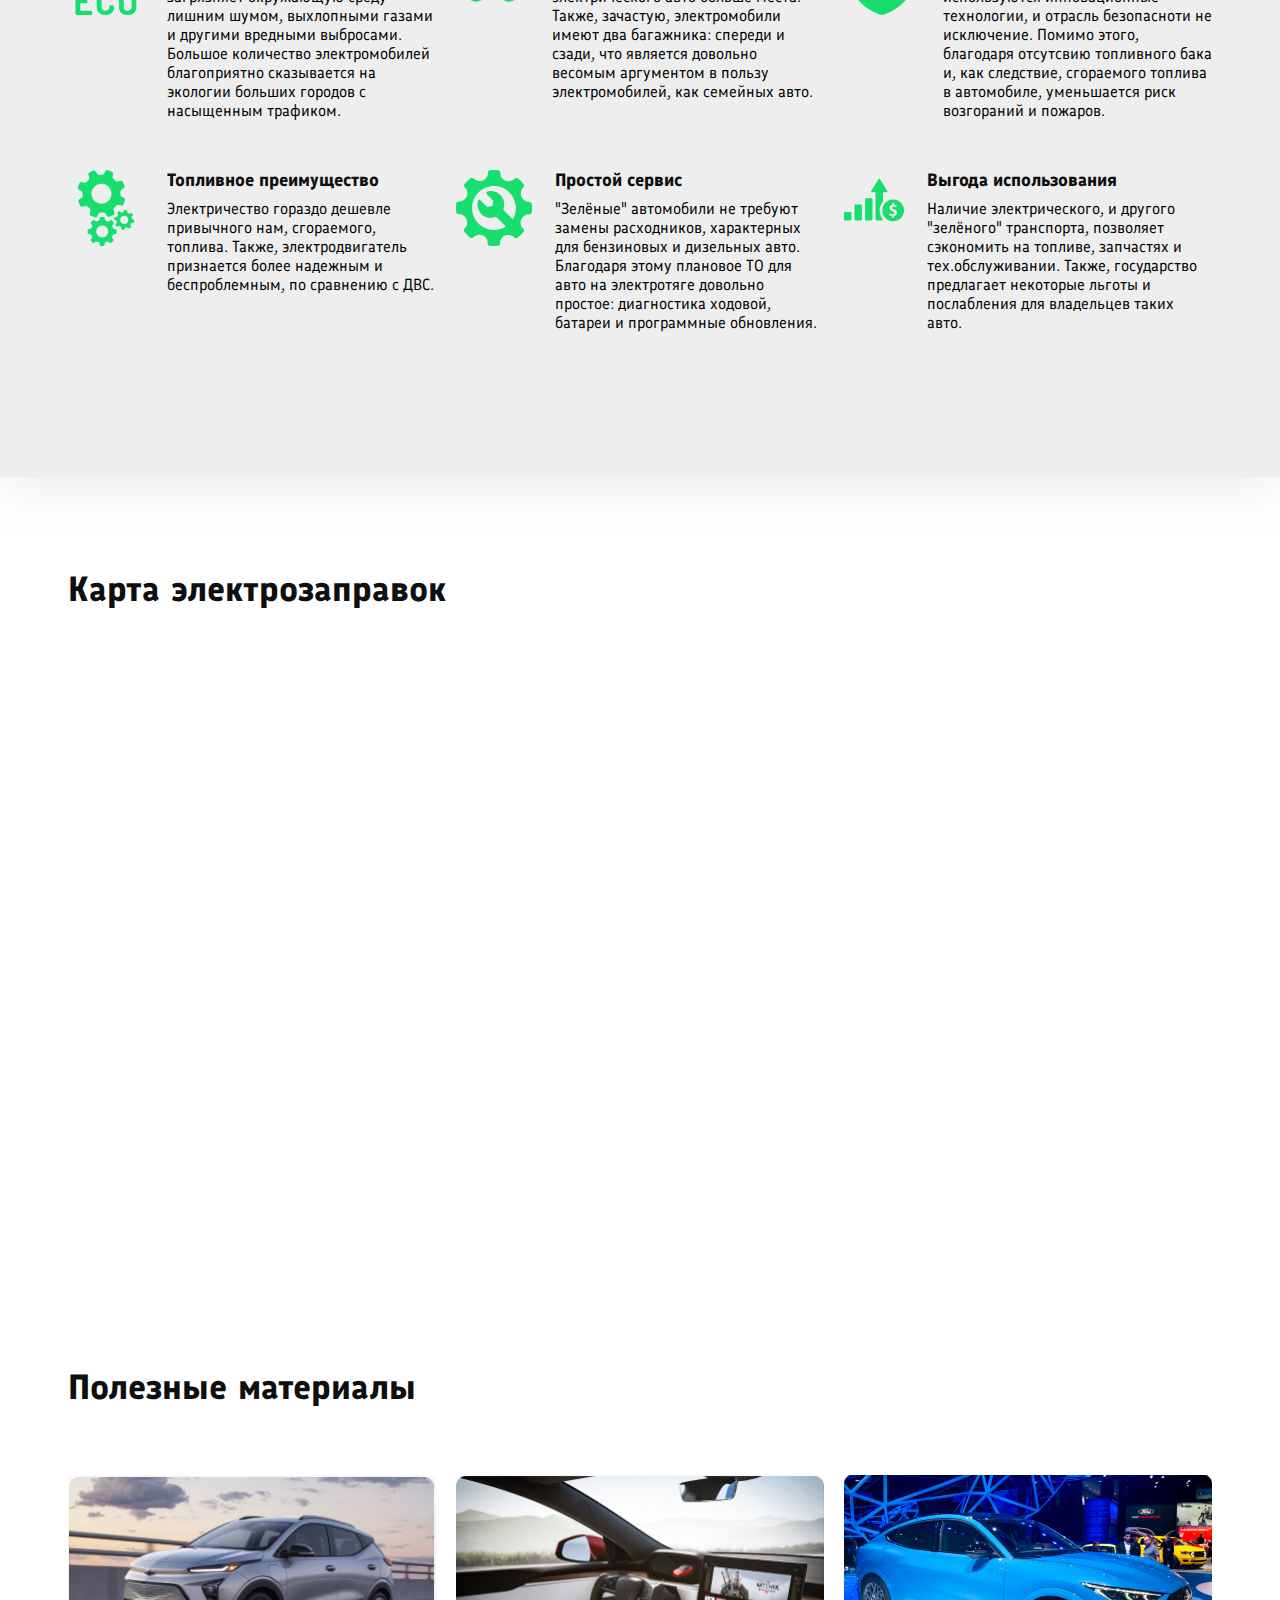
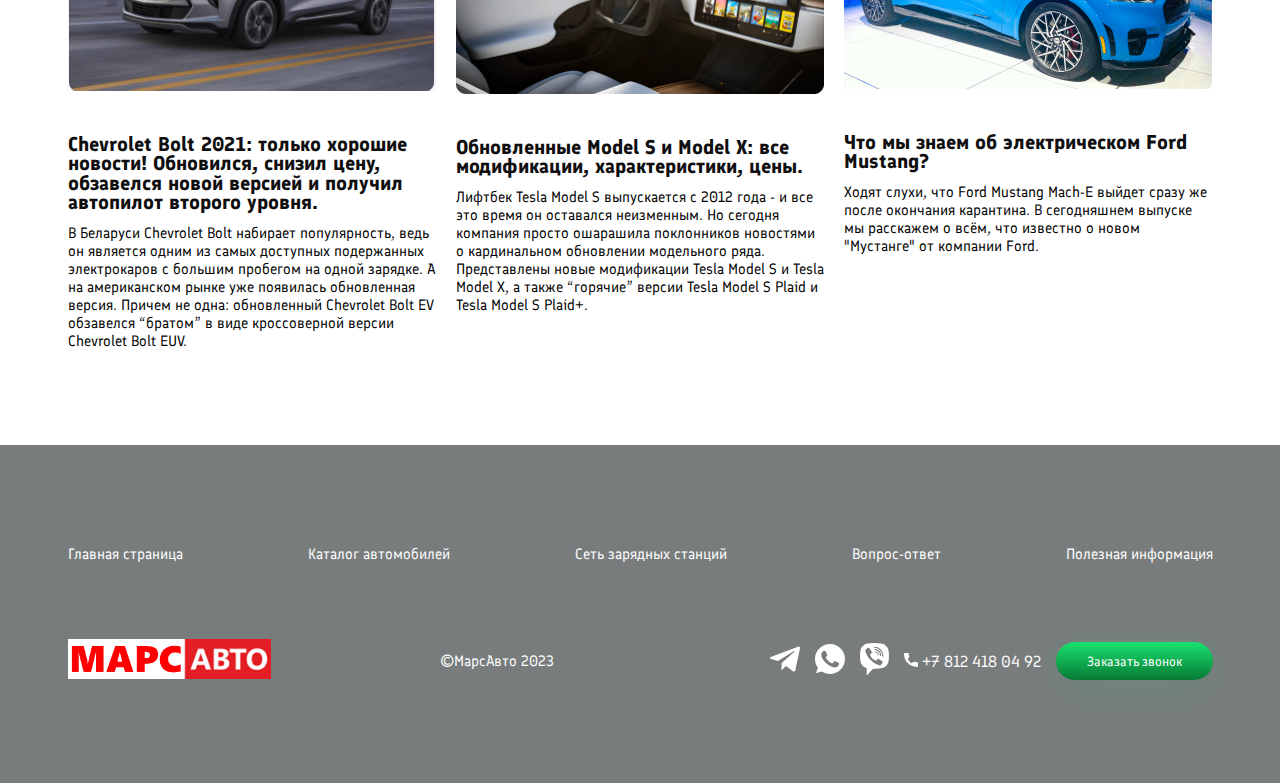
==== commit 2b68af06: "upgrade" ====
--- a/index.html
+++ b/index.html
@@ -21,6 +21,7 @@
                 <p><img src="./src/images/header-logo.png" alt="Логотип Марс Авто" class="header__logo"></p>
                 <div class="header__ul">
                     <ul class="header__list">
+                        <li class="header__item"><a class="header_link" href="/pages/admin/index.html">(for Admin)</a></li>
                         <li class="header__item">
                             <a href="#" class="header_link"><svg width="30" height="26" viewBox="0 0 30 26" fill="none" xmlns="http://www.w3.org/2000/svg">
                             <path d="M11.7713 16.9762L11.275 23.9563C11.985 23.9563 12.2925 23.6513 12.6613 23.285L15.99 20.1038L22.8875 25.155C24.1525 25.86 25.0438 25.4888 25.385 23.9913L29.9125 2.77624L29.9138 2.77499C30.315 0.904988 29.2375 0.173738 28.005 0.632488L1.39251 10.8212C-0.423741 11.5262 -0.396241 12.5387 1.08376 12.9975L7.88751 15.1137L23.6913 5.22499C24.435 4.73249 25.1113 5.00499 24.555 5.49749L11.7713 16.9762Z" fill="white"/>
--- a/src/css/style.css
+++ b/src/css/style.css
@@ -53,8 +53,9 @@
 .home::before {
   content: url(../images/bmw.png);
   position: absolute;
+  max-width: 600px;
   top: 10%;
-  right: 0;
+  right: 10%;
 }
 .home__title {
   font-size: 44px;
@@ -588,6 +589,7 @@
   color: #FFFFFF;
   width: 263px;
   height: 52px;
+  cursor: pointer;
 }
 
 .arrow-next, .arrow-prev {
@@ -665,6 +667,40 @@
   display: none;
 }
 
+.overlay__center {
+  width: 100%;
+  height: 100vh;
+  position: fixed;
+  justify-content: center;
+  align-items: center;
+  top: 0;
+  left: 0;
+  display: none;
+}
+.overlay__center-img {
+  height: 473px;
+}
+.overlay__center-form {
+  display: flex;
+  flex-direction: column;
+  justify-content: center;
+  align-items: center;
+  width: 476px;
+  background: #FFFFFF;
+  height: 473px;
+  gap: 38px;
+}
+.overlay__center-forms {
+  display: flex;
+  flex-direction: column;
+  gap: 15px;
+  align-items: center;
+}
+.overlay__center-btn {
+  width: 316px;
+  height: 52px;
+}
+
 .article__main {
   padding-top: 100px;
   display: flex;
@@ -710,6 +746,40 @@
   justify-content: center;
   gap: 60px;
   margin-bottom: 100px;
+}
+.article-main-content {
+  display: flex;
+  align-items: center;
+  justify-content: start;
+  flex-direction: column;
+  margin-bottom: 50px;
+}
+.article-main-content-item {
+  width: 757px;
+  display: flex;
+  flex-direction: column;
+  justify-content: start;
+  gap: 28px;
+  margin-bottom: 57px;
+}
+.article-main-content-text {
+  font-size: 15px;
+  line-height: 18px;
+  color: #0F0F10;
+}
+.article-title {
+  margin-top: 97px;
+  margin-bottom: 70px;
+  width: 757px;
+  font-size: 35px;
+  line-height: 96.5%;
+  color: #0F0F10;
+}
+.article-subtitle {
+  margin-bottom: 30px;
+  font-size: 25px;
+  line-height: 96.5%;
+  color: #0F0F10;
 }
 
 textarea[name=details] {
@@ -736,6 +806,7 @@
   display: flex;
   flex-direction: column;
   gap: 38px;
+  background-color: aliceblue;
 }
 .map-module-title {
   font-size: 20px;
@@ -785,6 +856,7 @@
   width: 100%;
   margin: 0 auto;
   padding: 0 20px;
+  
 }
 
 /*# sourceMappingURL=style.css.map */
